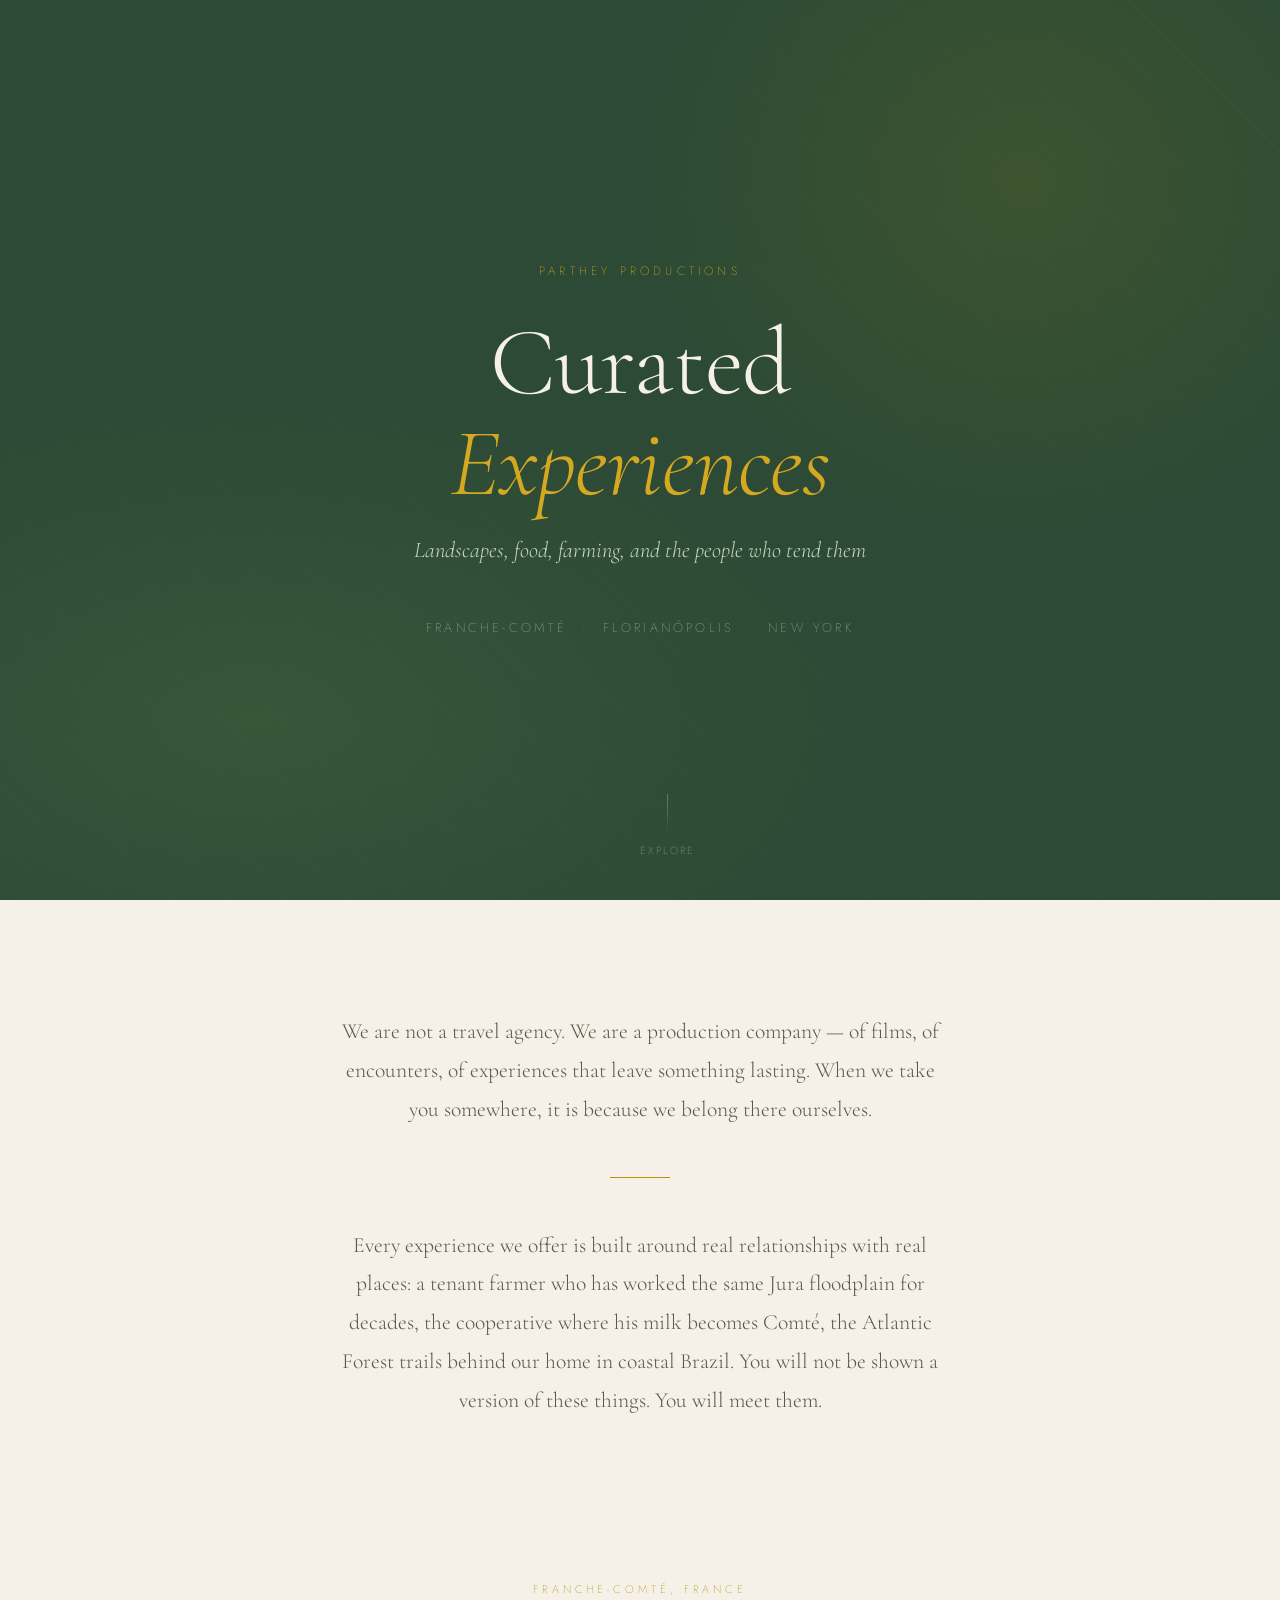
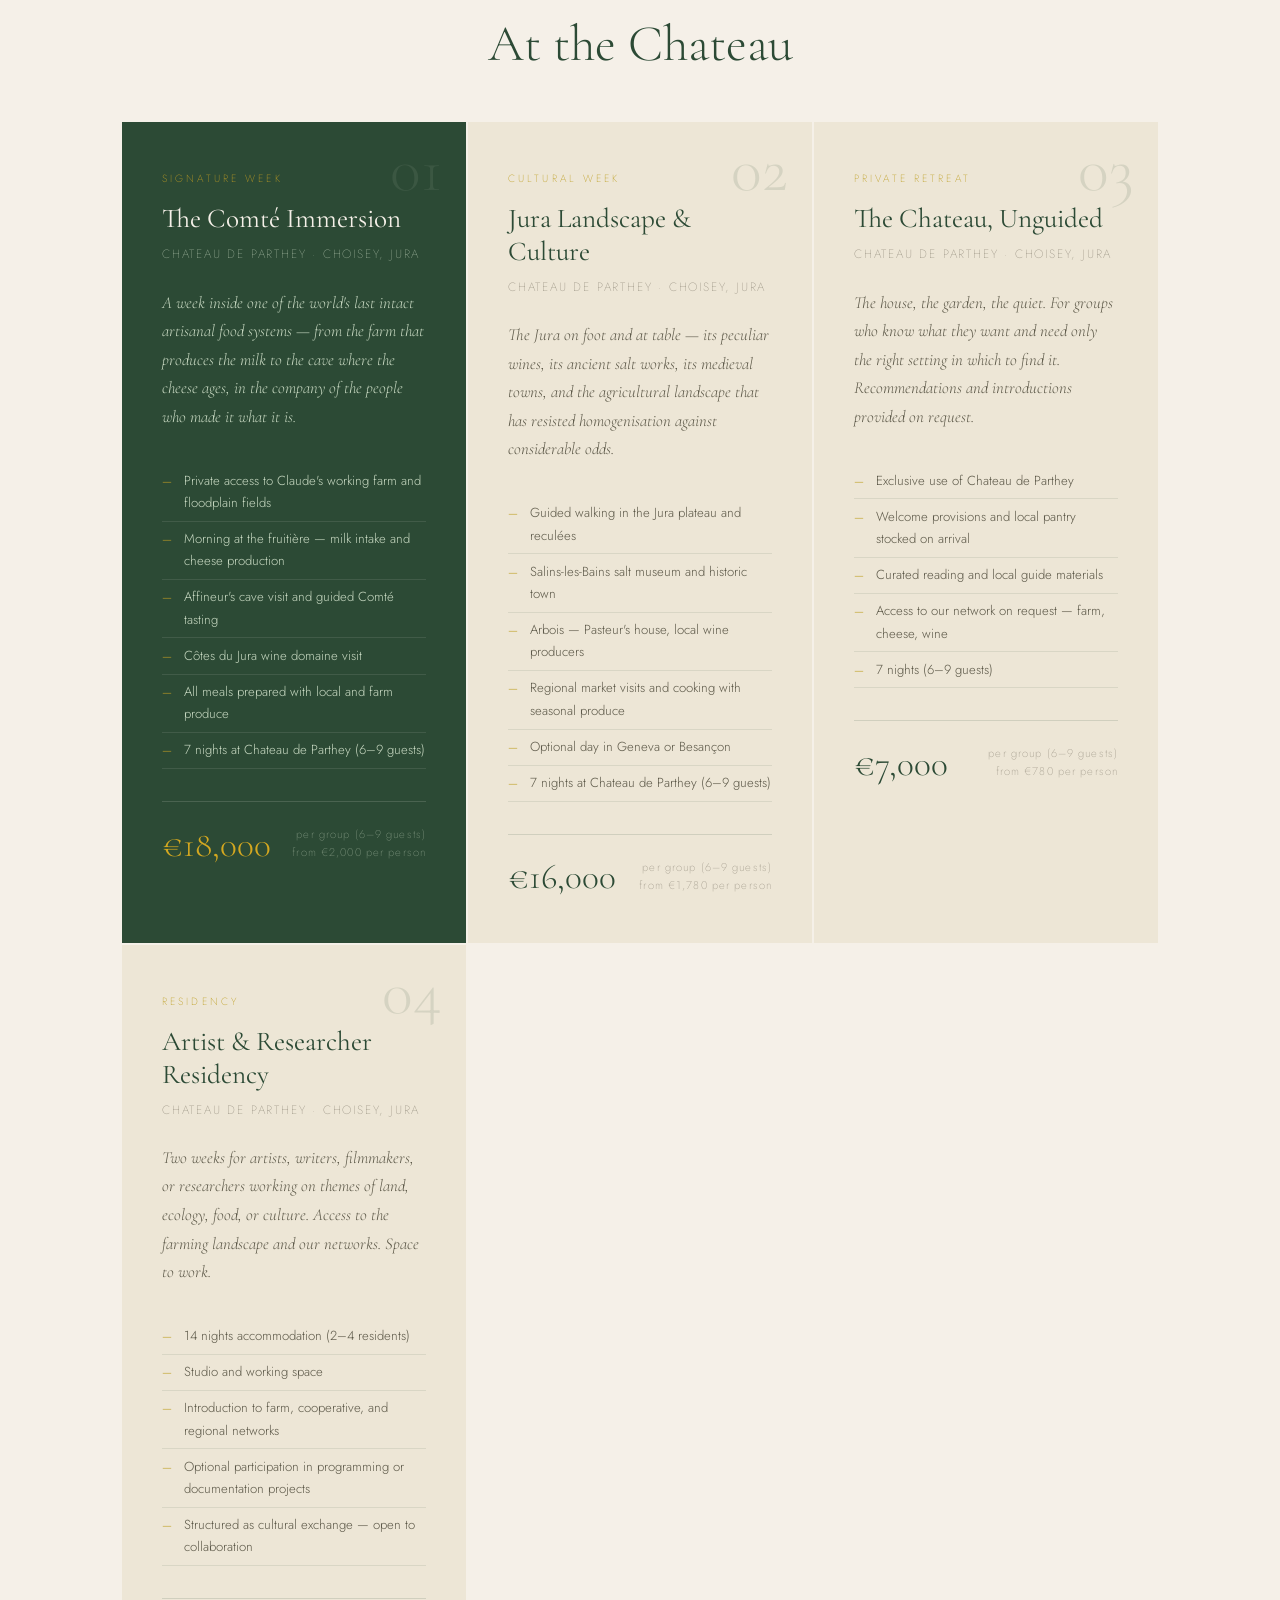
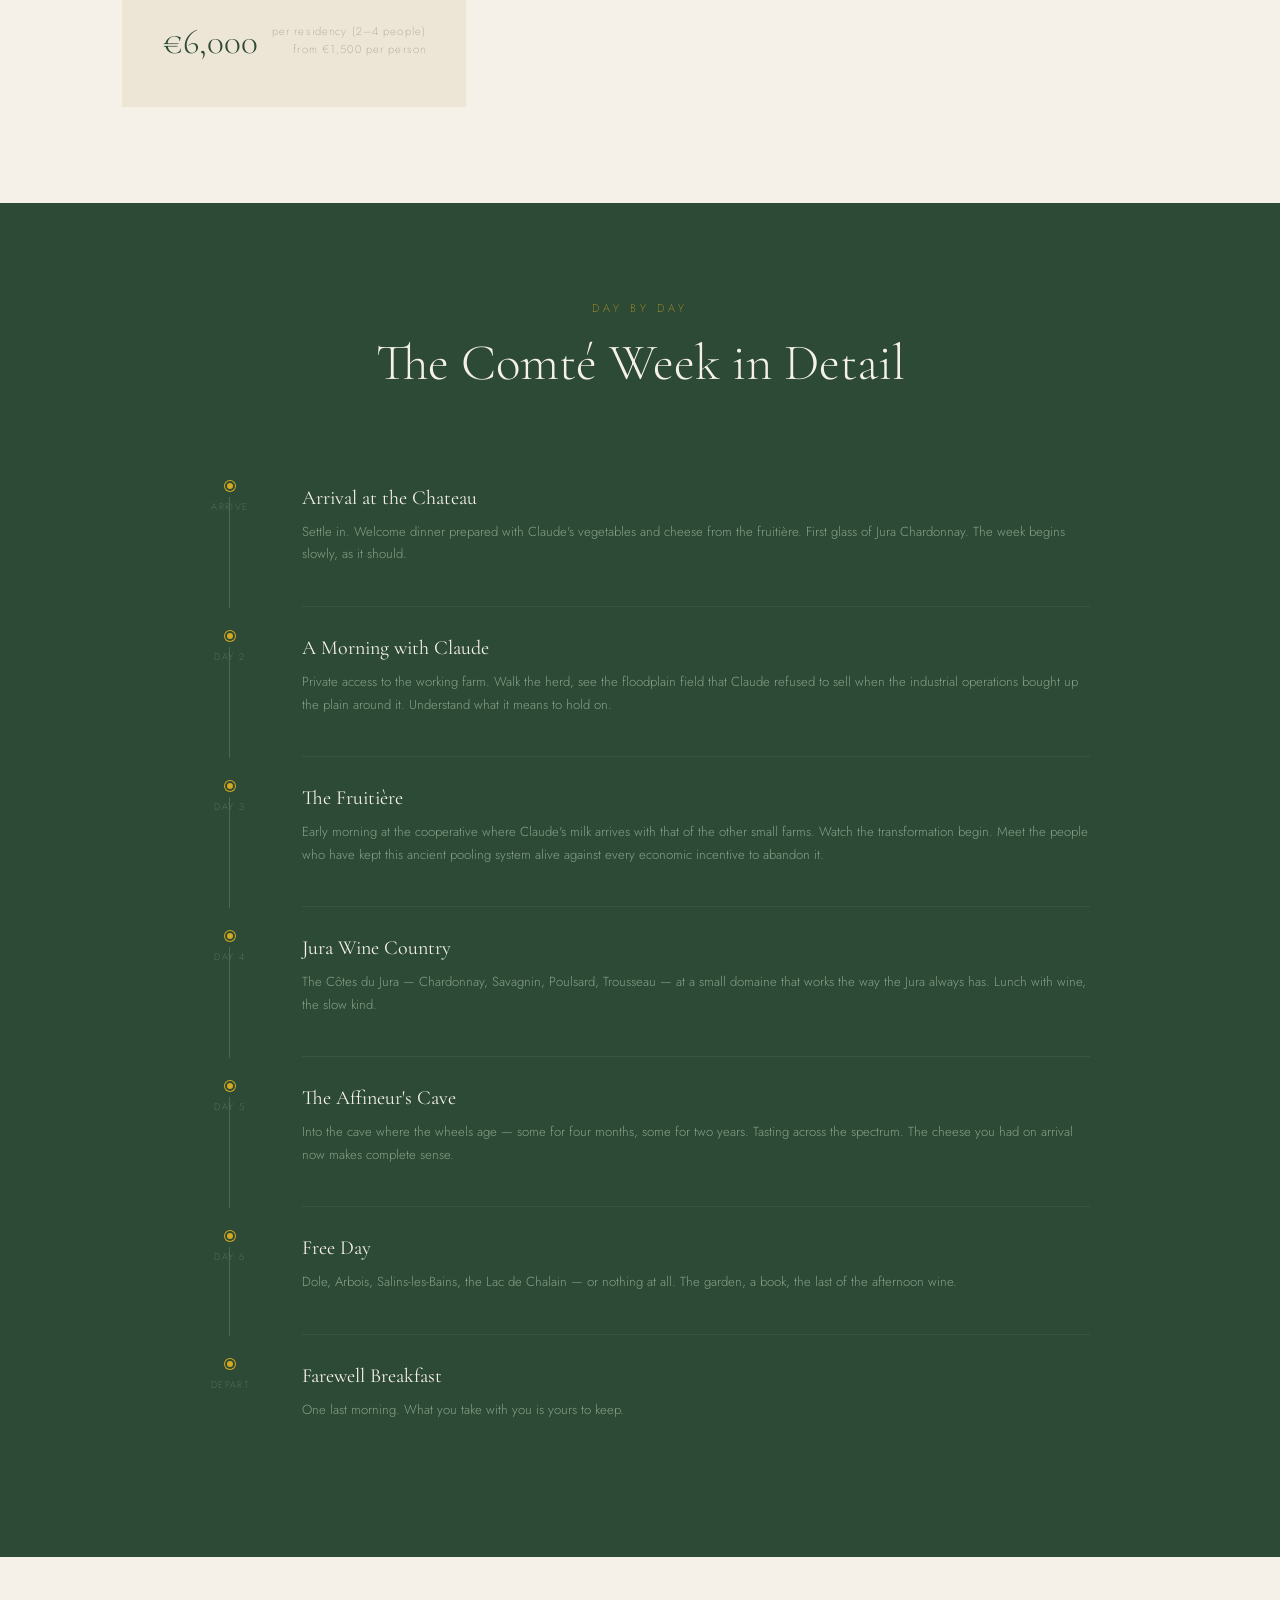
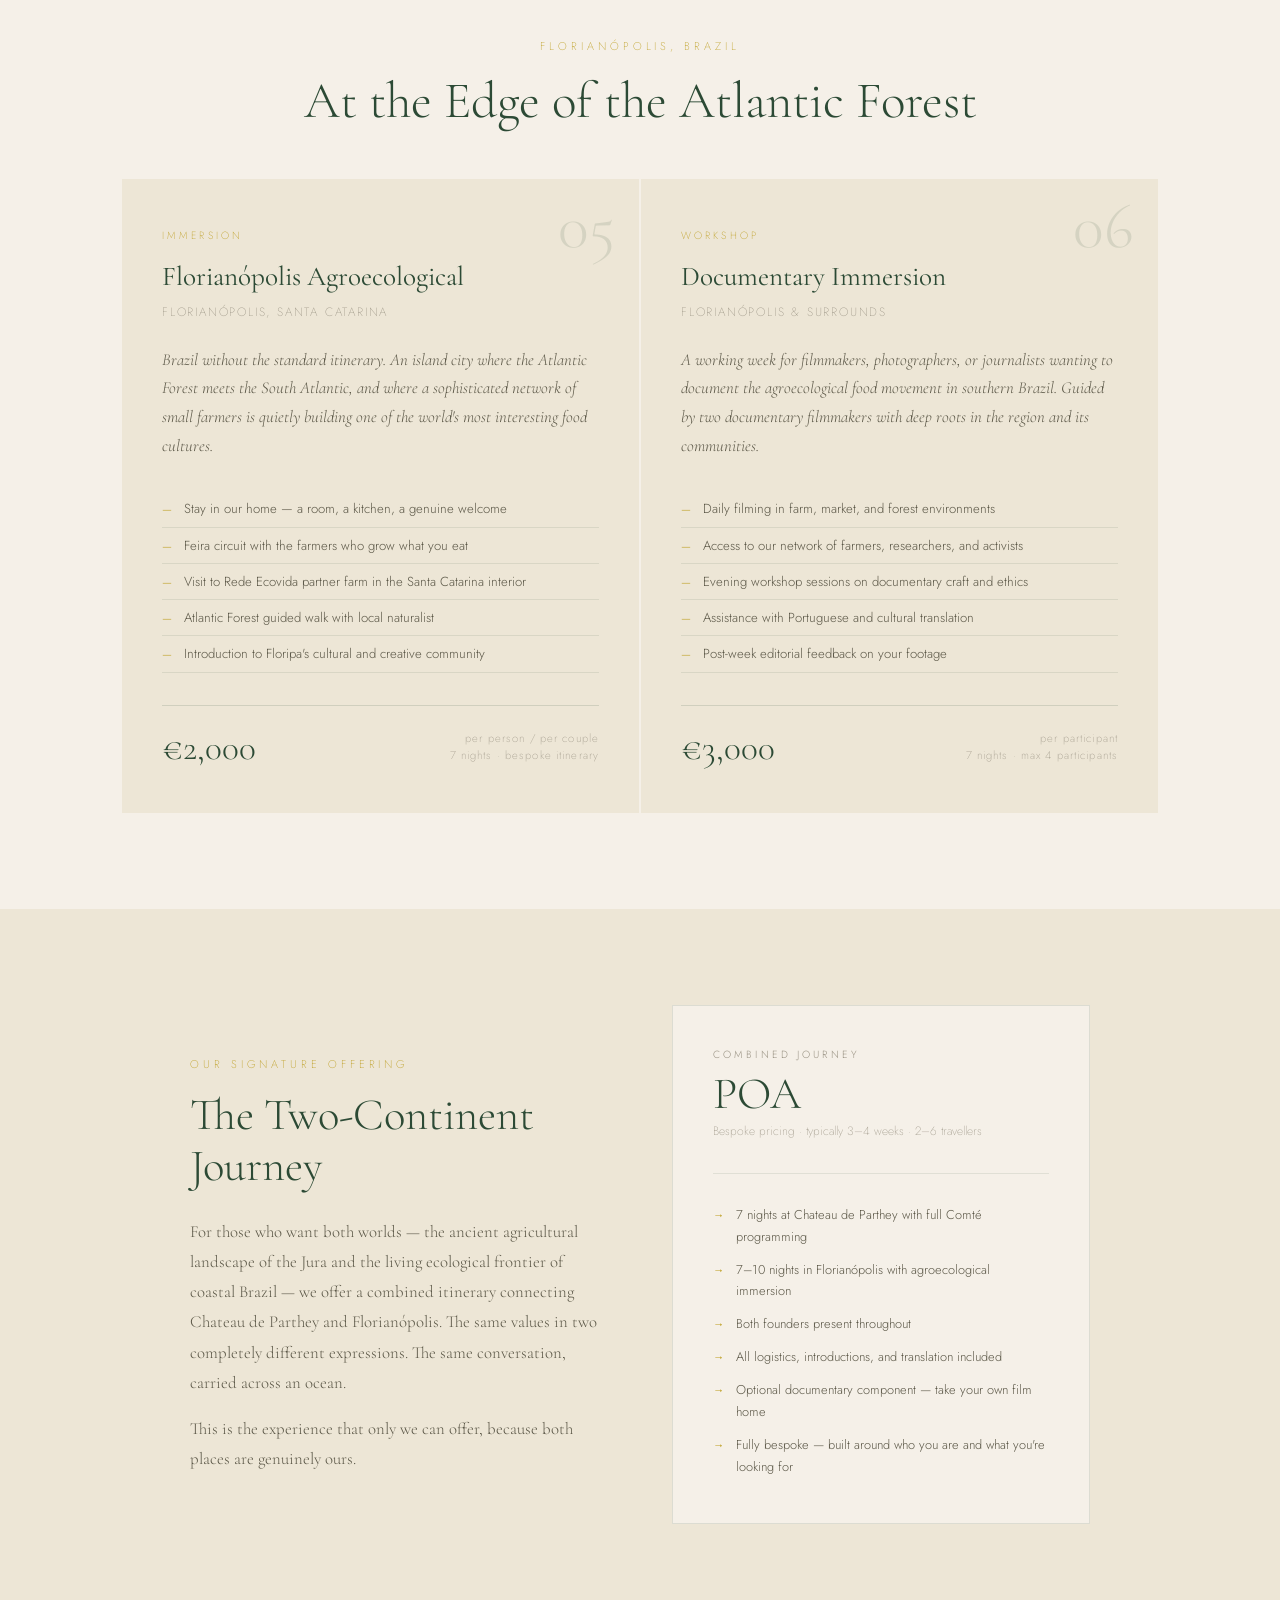
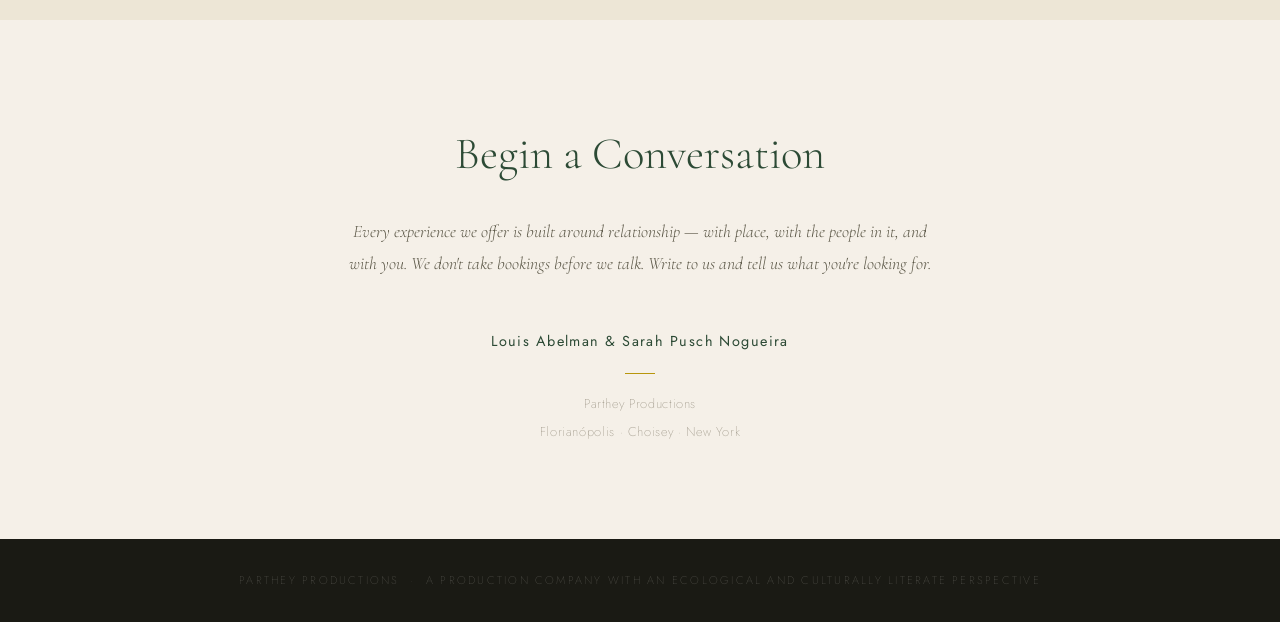
==== index.html @ 2a299651 "Rename parthey_experiences.html to index.html" ====
<!DOCTYPE html>
<html lang="en">
<head>
<meta charset="UTF-8">
<meta name="viewport" content="width=device-width, initial-scale=1.0">
<title>Parthey Productions — Curated Experiences</title>
<link href="https://fonts.googleapis.com/css2?family=Cormorant+Garamond:ital,wght@0,300;0,400;0,600;1,300;1,400&family=Jost:wght@200;300;400&display=swap" rel="stylesheet">
<style>
  *, *::before, *::after { box-sizing: border-box; margin: 0; padding: 0; }

  :root {
    --cream: #F5F0E8;
    --parchment: #EDE6D6;
    --forest: #2C4A35;
    --moss: #4A6741;
    --sage: #7A9B6E;
    --light-sage: #C8D9C2;
    --gold: #B8960C;
    --warm-gold: #D4A820;
    --ink: #1A1A14;
    --mid: #5C5848;
    --light: #9B9485;
  }

  html { scroll-behavior: smooth; }

  body {
    font-family: 'Jost', sans-serif;
    background-color: var(--cream);
    color: var(--ink);
    font-weight: 300;
    line-height: 1.7;
  }

  /* HERO */
  .hero {
    min-height: 100vh;
    background-color: var(--forest);
    display: flex;
    flex-direction: column;
    align-items: center;
    justify-content: center;
    padding: 4rem 2rem;
    position: relative;
    overflow: hidden;
  }

  .hero::before {
    content: '';
    position: absolute;
    inset: 0;
    background: 
      radial-gradient(ellipse 80% 60% at 20% 80%, rgba(74,103,65,0.4) 0%, transparent 60%),
      radial-gradient(ellipse 60% 80% at 80% 20%, rgba(184,150,12,0.12) 0%, transparent 50%);
  }

  .hero-ornament {
    position: absolute;
    top: 0; left: 0; right: 0; bottom: 0;
    opacity: 0.04;
    background-image: repeating-linear-gradient(
      45deg,
      transparent,
      transparent 40px,
      rgba(255,255,255,0.5) 40px,
      rgba(255,255,255,0.5) 41px
    );
  }

  .hero-content {
    position: relative;
    text-align: center;
    max-width: 700px;
  }

  .hero-eyebrow {
    font-family: 'Jost', sans-serif;
    font-weight: 200;
    font-size: 0.75rem;
    letter-spacing: 0.35em;
    text-transform: uppercase;
    color: var(--warm-gold);
    margin-bottom: 2rem;
    opacity: 0;
    animation: fadeUp 1s ease 0.3s forwards;
  }

  .hero-title {
    font-family: 'Cormorant Garamond', serif;
    font-weight: 300;
    font-size: clamp(3rem, 8vw, 6rem);
    color: var(--cream);
    line-height: 1.05;
    letter-spacing: -0.01em;
    margin-bottom: 1rem;
    opacity: 0;
    animation: fadeUp 1s ease 0.5s forwards;
  }

  .hero-title em {
    font-style: italic;
    color: var(--warm-gold);
  }

  .hero-subtitle {
    font-family: 'Cormorant Garamond', serif;
    font-weight: 300;
    font-style: italic;
    font-size: clamp(1rem, 2.5vw, 1.4rem);
    color: var(--light-sage);
    margin-bottom: 3rem;
    opacity: 0;
    animation: fadeUp 1s ease 0.7s forwards;
  }

  .hero-locations {
    font-family: 'Jost', sans-serif;
    font-weight: 200;
    font-size: 0.8rem;
    letter-spacing: 0.25em;
    text-transform: uppercase;
    color: rgba(245,240,232,0.5);
    opacity: 0;
    animation: fadeUp 1s ease 0.9s forwards;
  }

  .hero-scroll {
    position: absolute;
    bottom: 2.5rem;
    left: 50%;
    transform: translateX(-50%);
    display: flex;
    flex-direction: column;
    align-items: center;
    gap: 0.5rem;
    color: rgba(245,240,232,0.3);
    font-size: 0.65rem;
    letter-spacing: 0.2em;
    text-transform: uppercase;
    opacity: 0;
    animation: fadeUp 1s ease 1.4s forwards;
  }

  .scroll-line {
    width: 1px;
    height: 40px;
    background: linear-gradient(to bottom, rgba(245,240,232,0.3), transparent);
    animation: scrollLine 2s ease-in-out infinite;
  }

  @keyframes scrollLine {
    0%, 100% { opacity: 0.3; transform: scaleY(1); }
    50% { opacity: 0.8; transform: scaleY(1.2); }
  }

  /* INTRO */
  .intro {
    max-width: 680px;
    margin: 0 auto;
    padding: 7rem 2rem 5rem;
    text-align: center;
  }

  .intro p {
    font-family: 'Cormorant Garamond', serif;
    font-size: clamp(1.1rem, 2vw, 1.35rem);
    font-weight: 300;
    color: var(--mid);
    line-height: 1.8;
  }

  .intro p + p { margin-top: 1.5rem; }

  .intro-rule {
    width: 60px;
    height: 1px;
    background: var(--gold);
    margin: 3rem auto;
  }

  /* SECTION HEADERS */
  .section-header {
    text-align: center;
    padding: 5rem 2rem 3rem;
  }

  .section-label {
    font-family: 'Jost', sans-serif;
    font-weight: 200;
    font-size: 0.7rem;
    letter-spacing: 0.35em;
    text-transform: uppercase;
    color: var(--gold);
    display: block;
    margin-bottom: 1rem;
  }

  .section-title {
    font-family: 'Cormorant Garamond', serif;
    font-weight: 300;
    font-size: clamp(2rem, 5vw, 3.2rem);
    color: var(--forest);
    line-height: 1.15;
  }

  /* EXPERIENCE CARDS */
  .experiences {
    max-width: 1100px;
    margin: 0 auto;
    padding: 0 2rem 6rem;
    display: grid;
    grid-template-columns: repeat(auto-fit, minmax(320px, 1fr));
    gap: 2px;
  }

  .card {
    background: var(--parchment);
    padding: 3rem 2.5rem;
    position: relative;
    overflow: hidden;
    transition: transform 0.4s ease;
    cursor: default;
  }

  .card::before {
    content: '';
    position: absolute;
    top: 0; left: 0; right: 0;
    height: 3px;
    background: linear-gradient(90deg, var(--forest), var(--gold));
    transform: scaleX(0);
    transform-origin: left;
    transition: transform 0.4s ease;
  }

  .card:hover { transform: translateY(-4px); }
  .card:hover::before { transform: scaleX(1); }

  .card.featured {
    background: var(--forest);
    grid-column: span 1;
  }

  .card-number {
    font-family: 'Cormorant Garamond', serif;
    font-size: 4rem;
    font-weight: 300;
    color: rgba(44,74,53,0.12);
    position: absolute;
    top: 1rem;
    right: 1.5rem;
    line-height: 1;
  }

  .card.featured .card-number { color: rgba(245,240,232,0.08); }

  .card-tag {
    font-family: 'Jost', sans-serif;
    font-weight: 200;
    font-size: 0.65rem;
    letter-spacing: 0.3em;
    text-transform: uppercase;
    color: var(--gold);
    display: block;
    margin-bottom: 1rem;
  }

  .card.featured .card-tag { color: var(--warm-gold); }

  .card-title {
    font-family: 'Cormorant Garamond', serif;
    font-size: 1.7rem;
    font-weight: 400;
    color: var(--forest);
    line-height: 1.2;
    margin-bottom: 0.5rem;
  }

  .card.featured .card-title { color: var(--cream); }

  .card-location {
    font-family: 'Jost', sans-serif;
    font-weight: 200;
    font-size: 0.75rem;
    letter-spacing: 0.15em;
    color: var(--light);
    margin-bottom: 1.5rem;
    text-transform: uppercase;
  }

  .card.featured .card-location { color: var(--light-sage); opacity: 0.7; }

  .card-desc {
    font-family: 'Cormorant Garamond', serif;
    font-size: 1.05rem;
    font-weight: 300;
    font-style: italic;
    color: var(--mid);
    line-height: 1.7;
    margin-bottom: 2rem;
  }

  .card.featured .card-desc { color: var(--light-sage); }

  .card-includes {
    list-style: none;
    margin-bottom: 2rem;
  }

  .card-includes li {
    font-family: 'Jost', sans-serif;
    font-size: 0.82rem;
    font-weight: 300;
    color: var(--mid);
    padding: 0.4rem 0;
    border-bottom: 1px solid rgba(44,74,53,0.1);
    display: flex;
    align-items: baseline;
    gap: 0.75rem;
  }

  .card.featured .card-includes li {
    color: var(--light-sage);
    border-bottom-color: rgba(245,240,232,0.1);
  }

  .card-includes li::before {
    content: '—';
    color: var(--gold);
    font-size: 0.7rem;
    flex-shrink: 0;
  }

  .card.featured .card-includes li::before { color: var(--warm-gold); }

  .card-pricing {
    display: flex;
    align-items: flex-end;
    justify-content: space-between;
    padding-top: 1.5rem;
    border-top: 1px solid rgba(44,74,53,0.15);
  }

  .card.featured .card-pricing { border-top-color: rgba(245,240,232,0.15); }

  .price-main {
    font-family: 'Cormorant Garamond', serif;
    font-size: 2.2rem;
    font-weight: 300;
    color: var(--forest);
    line-height: 1;
  }

  .card.featured .price-main { color: var(--warm-gold); }

  .price-detail {
    font-family: 'Jost', sans-serif;
    font-size: 0.7rem;
    font-weight: 200;
    color: var(--light);
    letter-spacing: 0.1em;
    text-align: right;
    line-height: 1.6;
  }

  .card.featured .price-detail { color: rgba(200,217,194,0.6); }

  /* ITINERARY SECTION */
  .itinerary-section {
    background: var(--forest);
    padding: 6rem 2rem;
  }

  .itinerary-inner {
    max-width: 900px;
    margin: 0 auto;
  }

  .itinerary-header {
    text-align: center;
    margin-bottom: 4rem;
  }

  .itinerary-header .section-label { color: var(--warm-gold); }

  .itinerary-header .section-title { color: var(--cream); }

  .itinerary-days {
    display: flex;
    flex-direction: column;
    gap: 0;
  }

  .day {
    display: grid;
    grid-template-columns: 80px 1fr;
    gap: 0 2rem;
    position: relative;
  }

  .day::after {
    content: '';
    position: absolute;
    left: 39px;
    top: 2.5rem;
    bottom: -1px;
    width: 1px;
    background: rgba(200,217,194,0.2);
  }

  .day:last-child::after { display: none; }

  .day-marker {
    display: flex;
    flex-direction: column;
    align-items: center;
    padding-top: 1.5rem;
  }

  .day-dot {
    width: 10px;
    height: 10px;
    border-radius: 50%;
    background: var(--warm-gold);
    border: 2px solid var(--forest);
    box-shadow: 0 0 0 1px var(--warm-gold);
    position: relative;
    z-index: 1;
    flex-shrink: 0;
  }

  .day-label {
    font-family: 'Jost', sans-serif;
    font-size: 0.6rem;
    font-weight: 200;
    letter-spacing: 0.15em;
    text-transform: uppercase;
    color: rgba(200,217,194,0.4);
    margin-top: 0.5rem;
    text-align: center;
  }

  .day-content {
    padding: 1.5rem 0 2.5rem;
    border-bottom: 1px solid rgba(200,217,194,0.08);
  }

  .day:last-child .day-content { border-bottom: none; }

  .day-title {
    font-family: 'Cormorant Garamond', serif;
    font-size: 1.25rem;
    font-weight: 400;
    color: var(--cream);
    margin-bottom: 0.4rem;
  }

  .day-desc {
    font-family: 'Jost', sans-serif;
    font-size: 0.82rem;
    font-weight: 300;
    color: rgba(200,217,194,0.6);
    line-height: 1.7;
  }

  /* BRIDGE EXPERIENCE */
  .bridge-section {
    background: var(--parchment);
    padding: 6rem 2rem;
  }

  .bridge-inner {
    max-width: 900px;
    margin: 0 auto;
    display: grid;
    grid-template-columns: 1fr 1fr;
    gap: 4rem;
    align-items: center;
  }

  @media (max-width: 680px) {
    .bridge-inner { grid-template-columns: 1fr; gap: 2rem; }
  }

  .bridge-text .section-label { text-align: left; }
  .bridge-text .section-title { text-align: left; font-size: clamp(1.8rem, 4vw, 2.8rem); }

  .bridge-body {
    font-family: 'Cormorant Garamond', serif;
    font-size: 1.05rem;
    font-weight: 300;
    color: var(--mid);
    line-height: 1.8;
    margin-top: 1.5rem;
  }

  .bridge-card {
    background: var(--cream);
    border: 1px solid rgba(44,74,53,0.12);
    padding: 2.5rem;
  }

  .bridge-price-block {
    margin-bottom: 2rem;
  }

  .bridge-price-label {
    font-family: 'Jost', sans-serif;
    font-size: 0.65rem;
    letter-spacing: 0.3em;
    text-transform: uppercase;
    color: var(--light);
    display: block;
    margin-bottom: 0.5rem;
  }

  .bridge-price {
    font-family: 'Cormorant Garamond', serif;
    font-size: 2.8rem;
    font-weight: 300;
    color: var(--forest);
    line-height: 1;
  }

  .bridge-price-sub {
    font-family: 'Jost', sans-serif;
    font-size: 0.75rem;
    font-weight: 200;
    color: var(--light);
    margin-top: 0.25rem;
  }

  .bridge-includes {
    list-style: none;
    margin-top: 1.5rem;
    padding-top: 1.5rem;
    border-top: 1px solid rgba(44,74,53,0.1);
  }

  .bridge-includes li {
    font-family: 'Jost', sans-serif;
    font-size: 0.8rem;
    font-weight: 300;
    color: var(--mid);
    padding: 0.35rem 0;
    display: flex;
    gap: 0.75rem;
    align-items: baseline;
  }

  .bridge-includes li::before {
    content: '→';
    color: var(--gold);
    font-size: 0.7rem;
    flex-shrink: 0;
  }

  /* CLOSING */
  .closing {
    background: var(--cream);
    padding: 6rem 2rem;
    text-align: center;
  }

  .closing-inner { max-width: 600px; margin: 0 auto; }

  .closing-title {
    font-family: 'Cormorant Garamond', serif;
    font-size: clamp(1.8rem, 4vw, 2.8rem);
    font-weight: 300;
    color: var(--forest);
    margin-bottom: 1.5rem;
  }

  .closing-body {
    font-family: 'Cormorant Garamond', serif;
    font-size: 1.1rem;
    font-weight: 300;
    font-style: italic;
    color: var(--mid);
    line-height: 1.8;
    margin-bottom: 3rem;
  }

  .contact-block {
    display: inline-flex;
    flex-direction: column;
    align-items: center;
    gap: 0.4rem;
  }

  .contact-name {
    font-family: 'Jost', sans-serif;
    font-weight: 400;
    font-size: 0.9rem;
    color: var(--forest);
    letter-spacing: 0.1em;
  }

  .contact-detail {
    font-family: 'Jost', sans-serif;
    font-weight: 200;
    font-size: 0.8rem;
    color: var(--light);
    letter-spacing: 0.05em;
  }

  .contact-rule {
    width: 30px;
    height: 1px;
    background: var(--gold);
    margin: 0.8rem auto;
  }

  /* FOOTER */
  footer {
    background: var(--ink);
    padding: 2rem;
    text-align: center;
  }

  footer p {
    font-family: 'Jost', sans-serif;
    font-weight: 200;
    font-size: 0.7rem;
    letter-spacing: 0.2em;
    text-transform: uppercase;
    color: rgba(245,240,232,0.25);
  }

  /* ANIMATIONS */
  @keyframes fadeUp {
    from { opacity: 0; transform: translateY(20px); }
    to { opacity: 1; transform: translateY(0); }
  }

  .reveal {
    opacity: 0;
    transform: translateY(24px);
    transition: opacity 0.7s ease, transform 0.7s ease;
  }

  .reveal.visible {
    opacity: 1;
    transform: translateY(0);
  }
</style>
</head>
<body>

<section class="hero">
  <div class="hero-ornament"></div>
  <div class="hero-content">
    <p class="hero-eyebrow">Parthey Productions</p>
    <h1 class="hero-title">Curated<br><em>Experiences</em></h1>
    <p class="hero-subtitle">Landscapes, food, farming, and the people who tend them</p>
    <p class="hero-locations">Franche-Comté &nbsp;·&nbsp; Florianópolis &nbsp;·&nbsp; New York</p>
  </div>
  <div class="hero-scroll">
    <div class="scroll-line"></div>
    <span>Explore</span>
  </div>
</section>

<section class="intro">
  <p>We are not a travel agency. We are a production company — of films, of encounters, of experiences that leave something lasting. When we take you somewhere, it is because we belong there ourselves.</p>
  <div class="intro-rule"></div>
  <p>Every experience we offer is built around real relationships with real places: a tenant farmer who has worked the same Jura floodplain for decades, the cooperative where his milk becomes Comté, the Atlantic Forest trails behind our home in coastal Brazil. You will not be shown a version of these things. You will meet them.</p>
</section>

<!-- FRANCE EXPERIENCES -->
<div class="section-header reveal">
  <span class="section-label">Franche-Comté, France</span>
  <h2 class="section-title">At the Chateau</h2>
</div>

<div class="experiences">

  <div class="card featured reveal">
    <span class="card-number">01</span>
    <span class="card-tag">Signature Week</span>
    <h3 class="card-title">The Comté Immersion</h3>
    <p class="card-location">Chateau de Parthey · Choisey, Jura</p>
    <p class="card-desc">A week inside one of the world's last intact artisanal food systems — from the farm that produces the milk to the cave where the cheese ages, in the company of the people who made it what it is.</p>
    <ul class="card-includes">
      <li>Private access to Claude's working farm and floodplain fields</li>
      <li>Morning at the fruitière — milk intake and cheese production</li>
      <li>Affineur's cave visit and guided Comté tasting</li>
      <li>Côtes du Jura wine domaine visit</li>
      <li>All meals prepared with local and farm produce</li>
      <li>7 nights at Chateau de Parthey (6–9 guests)</li>
    </ul>
    <div class="card-pricing">
      <div class="price-main">€18,000</div>
      <div class="price-detail">per group (6–9 guests)<br>from €2,000 per person</div>
    </div>
  </div>

  <div class="card reveal">
    <span class="card-number">02</span>
    <span class="card-tag">Cultural Week</span>
    <h3 class="card-title">Jura Landscape & Culture</h3>
    <p class="card-location">Chateau de Parthey · Choisey, Jura</p>
    <p class="card-desc">The Jura on foot and at table — its peculiar wines, its ancient salt works, its medieval towns, and the agricultural landscape that has resisted homogenisation against considerable odds.</p>
    <ul class="card-includes">
      <li>Guided walking in the Jura plateau and reculées</li>
      <li>Salins-les-Bains salt museum and historic town</li>
      <li>Arbois — Pasteur's house, local wine producers</li>
      <li>Regional market visits and cooking with seasonal produce</li>
      <li>Optional day in Geneva or Besançon</li>
      <li>7 nights at Chateau de Parthey (6–9 guests)</li>
    </ul>
    <div class="card-pricing">
      <div class="price-main">€16,000</div>
      <div class="price-detail">per group (6–9 guests)<br>from €1,780 per person</div>
    </div>
  </div>

  <div class="card reveal">
    <span class="card-number">03</span>
    <span class="card-tag">Private Retreat</span>
    <h3 class="card-title">The Chateau, Unguided</h3>
    <p class="card-location">Chateau de Parthey · Choisey, Jura</p>
    <p class="card-desc">The house, the garden, the quiet. For groups who know what they want and need only the right setting in which to find it. Recommendations and introductions provided on request.</p>
    <ul class="card-includes">
      <li>Exclusive use of Chateau de Parthey</li>
      <li>Welcome provisions and local pantry stocked on arrival</li>
      <li>Curated reading and local guide materials</li>
      <li>Access to our network on request — farm, cheese, wine</li>
      <li>7 nights (6–9 guests)</li>
    </ul>
    <div class="card-pricing">
      <div class="price-main">€7,000</div>
      <div class="price-detail">per group (6–9 guests)<br>from €780 per person</div>
    </div>
  </div>

  <div class="card reveal">
    <span class="card-number">04</span>
    <span class="card-tag">Residency</span>
    <h3 class="card-title">Artist & Researcher Residency</h3>
    <p class="card-location">Chateau de Parthey · Choisey, Jura</p>
    <p class="card-desc">Two weeks for artists, writers, filmmakers, or researchers working on themes of land, ecology, food, or culture. Access to the farming landscape and our networks. Space to work.</p>
    <ul class="card-includes">
      <li>14 nights accommodation (2–4 residents)</li>
      <li>Studio and working space</li>
      <li>Introduction to farm, cooperative, and regional networks</li>
      <li>Optional participation in programming or documentation projects</li>
      <li>Structured as cultural exchange — open to collaboration</li>
    </ul>
    <div class="card-pricing">
      <div class="price-main">€6,000</div>
      <div class="price-detail">per residency (2–4 people)<br>from €1,500 per person</div>
    </div>
  </div>

</div>

<!-- COMTÉ ITINERARY -->
<section class="itinerary-section">
  <div class="itinerary-inner">
    <div class="itinerary-header reveal">
      <span class="section-label">Day by Day</span>
      <h2 class="section-title" style="color: var(--cream);">The Comté Week in Detail</h2>
    </div>
    <div class="itinerary-days">
      <div class="day reveal">
        <div class="day-marker"><div class="day-dot"></div><span class="day-label">Arrive</span></div>
        <div class="day-content">
          <h3 class="day-title">Arrival at the Chateau</h3>
          <p class="day-desc">Settle in. Welcome dinner prepared with Claude's vegetables and cheese from the fruitière. First glass of Jura Chardonnay. The week begins slowly, as it should.</p>
        </div>
      </div>
      <div class="day reveal">
        <div class="day-marker"><div class="day-dot"></div><span class="day-label">Day 2</span></div>
        <div class="day-content">
          <h3 class="day-title">A Morning with Claude</h3>
          <p class="day-desc">Private access to the working farm. Walk the herd, see the floodplain field that Claude refused to sell when the industrial operations bought up the plain around it. Understand what it means to hold on.</p>
        </div>
      </div>
      <div class="day reveal">
        <div class="day-marker"><div class="day-dot"></div><span class="day-label">Day 3</span></div>
        <div class="day-content">
          <h3 class="day-title">The Fruitière</h3>
          <p class="day-desc">Early morning at the cooperative where Claude's milk arrives with that of the other small farms. Watch the transformation begin. Meet the people who have kept this ancient pooling system alive against every economic incentive to abandon it.</p>
        </div>
      </div>
      <div class="day reveal">
        <div class="day-marker"><div class="day-dot"></div><span class="day-label">Day 4</span></div>
        <div class="day-content">
          <h3 class="day-title">Jura Wine Country</h3>
          <p class="day-desc">The Côtes du Jura — Chardonnay, Savagnin, Poulsard, Trousseau — at a small domaine that works the way the Jura always has. Lunch with wine, the slow kind.</p>
        </div>
      </div>
      <div class="day reveal">
        <div class="day-marker"><div class="day-dot"></div><span class="day-label">Day 5</span></div>
        <div class="day-content">
          <h3 class="day-title">The Affineur's Cave</h3>
          <p class="day-desc">Into the cave where the wheels age — some for four months, some for two years. Tasting across the spectrum. The cheese you had on arrival now makes complete sense.</p>
        </div>
      </div>
      <div class="day reveal">
        <div class="day-marker"><div class="day-dot"></div><span class="day-label">Day 6</span></div>
        <div class="day-content">
          <h3 class="day-title">Free Day</h3>
          <p class="day-desc">Dole, Arbois, Salins-les-Bains, the Lac de Chalain — or nothing at all. The garden, a book, the last of the afternoon wine.</p>
        </div>
      </div>
      <div class="day reveal">
        <div class="day-marker"><div class="day-dot"></div><span class="day-label">Depart</span></div>
        <div class="day-content">
          <h3 class="day-title">Farewell Breakfast</h3>
          <p class="day-desc">One last morning. What you take with you is yours to keep.</p>
        </div>
      </div>
    </div>
  </div>
</section>

<!-- BRAZIL -->
<div class="section-header reveal">
  <span class="section-label">Florianópolis, Brazil</span>
  <h2 class="section-title">At the Edge of the Atlantic Forest</h2>
</div>

<div class="experiences">
  <div class="card reveal">
    <span class="card-number">05</span>
    <span class="card-tag">Immersion</span>
    <h3 class="card-title">Florianópolis Agroecological</h3>
    <p class="card-location">Florianópolis, Santa Catarina</p>
    <p class="card-desc">Brazil without the standard itinerary. An island city where the Atlantic Forest meets the South Atlantic, and where a sophisticated network of small farmers is quietly building one of the world's most interesting food cultures.</p>
    <ul class="card-includes">
      <li>Stay in our home — a room, a kitchen, a genuine welcome</li>
      <li>Feira circuit with the farmers who grow what you eat</li>
      <li>Visit to Rede Ecovida partner farm in the Santa Catarina interior</li>
      <li>Atlantic Forest guided walk with local naturalist</li>
      <li>Introduction to Floripa's cultural and creative community</li>
    </ul>
    <div class="card-pricing">
      <div class="price-main">€2,000</div>
      <div class="price-detail">per person / per couple<br>7 nights · bespoke itinerary</div>
    </div>
  </div>

  <div class="card reveal">
    <span class="card-number">06</span>
    <span class="card-tag">Workshop</span>
    <h3 class="card-title">Documentary Immersion</h3>
    <p class="card-location">Florianópolis & surrounds</p>
    <p class="card-desc">A working week for filmmakers, photographers, or journalists wanting to document the agroecological food movement in southern Brazil. Guided by two documentary filmmakers with deep roots in the region and its communities.</p>
    <ul class="card-includes">
      <li>Daily filming in farm, market, and forest environments</li>
      <li>Access to our network of farmers, researchers, and activists</li>
      <li>Evening workshop sessions on documentary craft and ethics</li>
      <li>Assistance with Portuguese and cultural translation</li>
      <li>Post-week editorial feedback on your footage</li>
    </ul>
    <div class="card-pricing">
      <div class="price-main">€3,000</div>
      <div class="price-detail">per participant<br>7 nights · max 4 participants</div>
    </div>
  </div>
</div>

<!-- BRIDGE EXPERIENCE -->
<section class="bridge-section">
  <div class="bridge-inner">
    <div class="bridge-text reveal">
      <span class="section-label">Our Signature Offering</span>
      <h2 class="section-title">The Two-Continent Journey</h2>
      <p class="bridge-body">For those who want both worlds — the ancient agricultural landscape of the Jura and the living ecological frontier of coastal Brazil — we offer a combined itinerary connecting Chateau de Parthey and Florianópolis. The same values in two completely different expressions. The same conversation, carried across an ocean.</p>
      <p class="bridge-body" style="margin-top:1rem;">This is the experience that only we can offer, because both places are genuinely ours.</p>
    </div>
    <div class="bridge-card reveal">
      <div class="bridge-price-block">
        <span class="bridge-price-label">Combined Journey</span>
        <div class="bridge-price">POA</div>
        <p class="bridge-price-sub">Bespoke pricing · typically 3–4 weeks · 2–6 travellers</p>
      </div>
      <ul class="bridge-includes">
        <li>7 nights at Chateau de Parthey with full Comté programming</li>
        <li>7–10 nights in Florianópolis with agroecological immersion</li>
        <li>Both founders present throughout</li>
        <li>All logistics, introductions, and translation included</li>
        <li>Optional documentary component — take your own film home</li>
        <li>Fully bespoke — built around who you are and what you're looking for</li>
      </ul>
    </div>
  </div>
</section>

<!-- CLOSING -->
<section class="closing">
  <div class="closing-inner reveal">
    <h2 class="closing-title">Begin a Conversation</h2>
    <p class="closing-body">Every experience we offer is built around relationship — with place, with the people in it, and with you. We don't take bookings before we talk. Write to us and tell us what you're looking for.</p>
    <div class="contact-block">
      <span class="contact-name">Louis Abelman & Sarah Pusch Nogueira</span>
      <div class="contact-rule"></div>
      <span class="contact-detail">Parthey Productions</span>
      <span class="contact-detail">Florianópolis · Choisey · New York</span>
    </div>
  </div>
</section>

<footer>
  <p>Parthey Productions &nbsp;·&nbsp; A production company with an ecological and culturally literate perspective</p>
</footer>

<script>
  const reveals = document.querySelectorAll('.reveal');
  const observer = new IntersectionObserver((entries) => {
    entries.forEach((entry, i) => {
      if (entry.isIntersecting) {
        setTimeout(() => entry.target.classList.add('visible'), i * 80);
        observer.unobserve(entry.target);
      }
    });
  }, { threshold: 0.1, rootMargin: '0px 0px -40px 0px' });
  reveals.forEach(el => observer.observe(el));
</script>

</body>
</html>
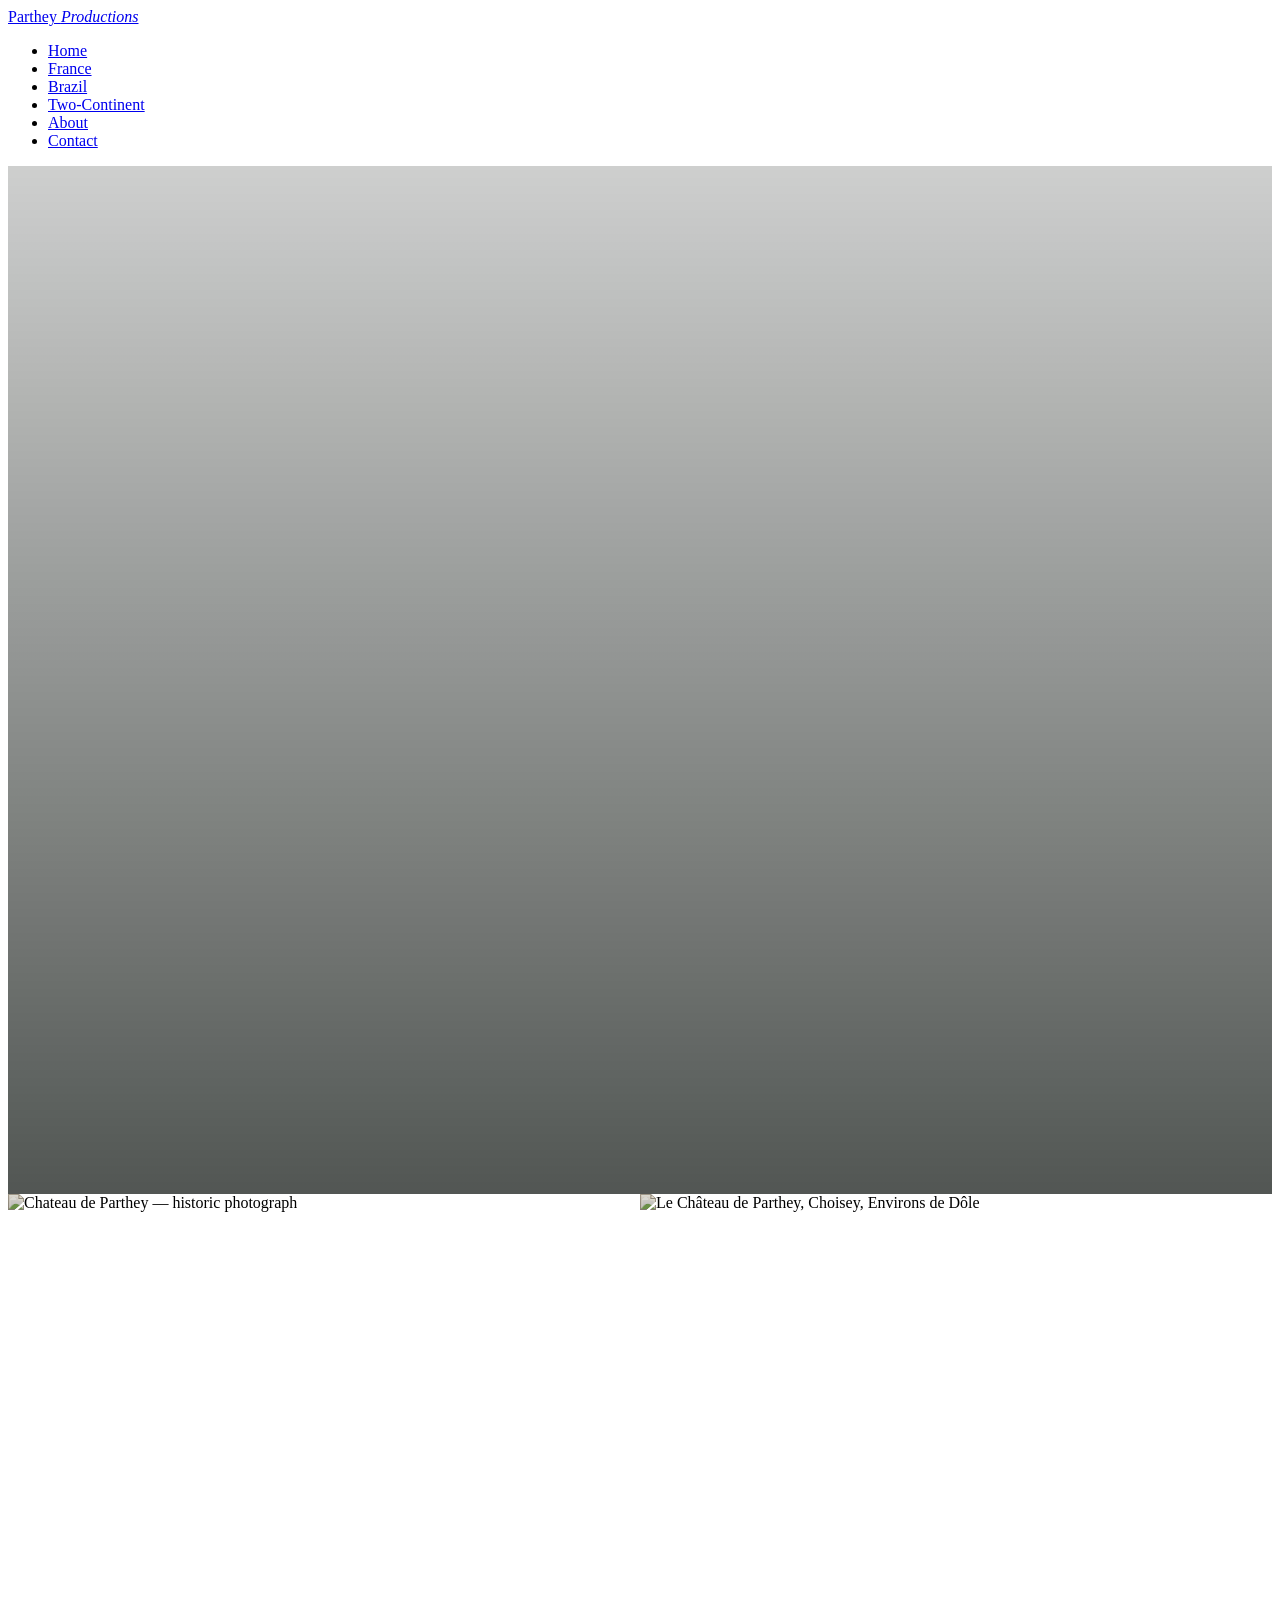
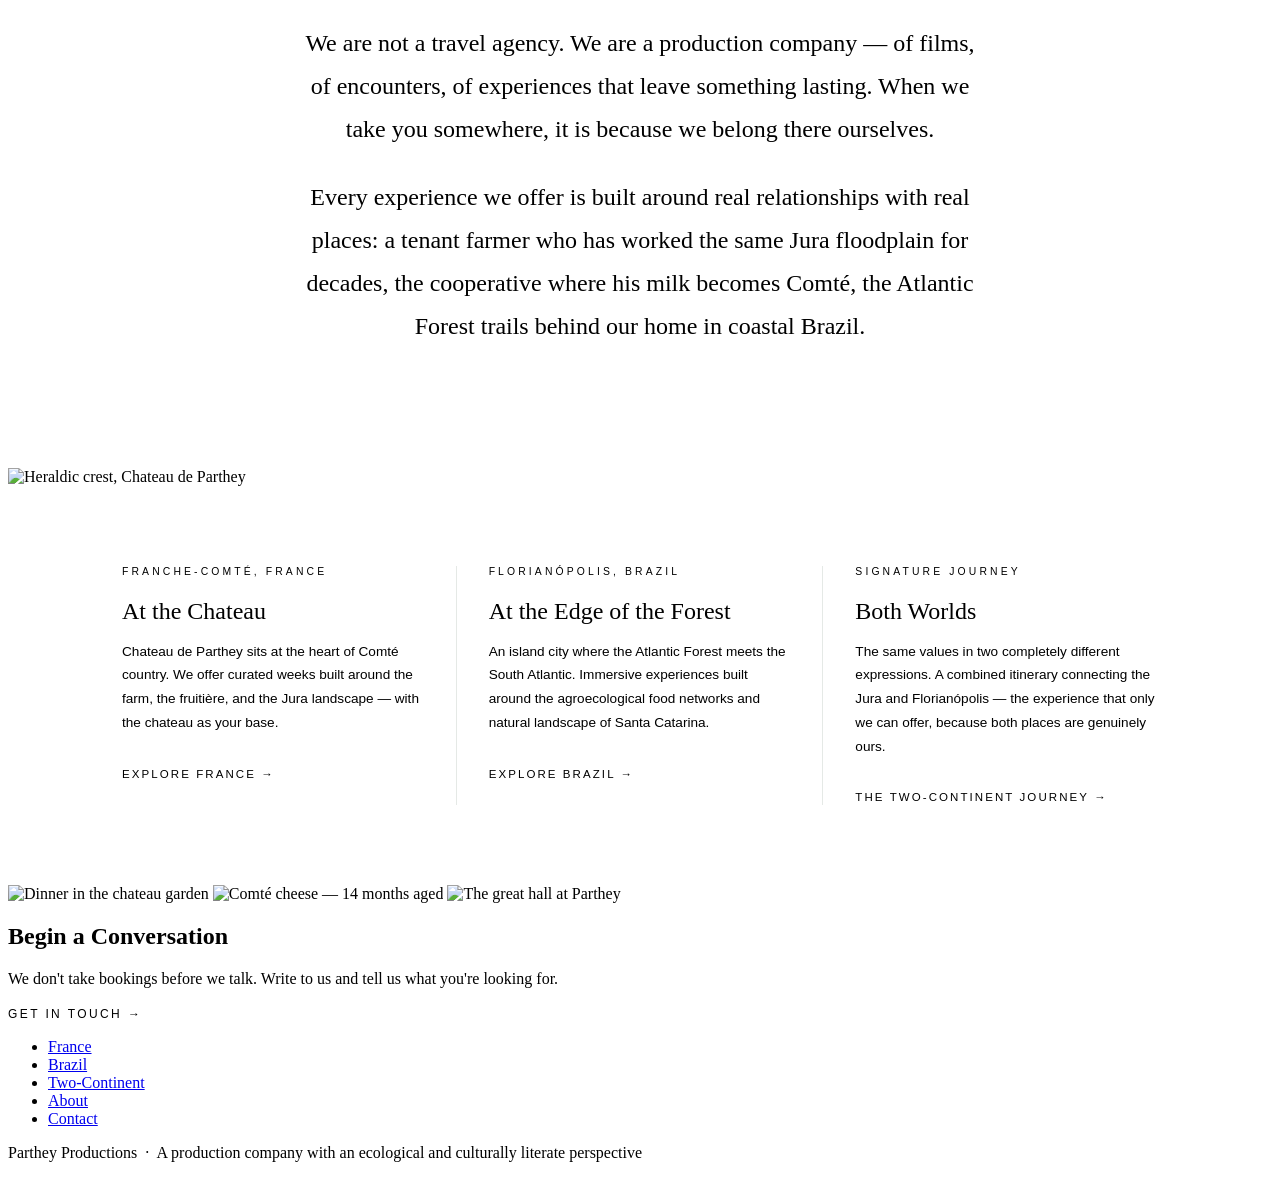
==== commit d2e09616: "Add files via upload" ====
--- a/index.html
+++ b/index.html
@@ -4,922 +4,242 @@
 <meta charset="UTF-8">
 <meta name="viewport" content="width=device-width, initial-scale=1.0">
 <title>Parthey Productions — Curated Experiences</title>
-<link href="https://fonts.googleapis.com/css2?family=Cormorant+Garamond:ital,wght@0,300;0,400;0,600;1,300;1,400&family=Jost:wght@200;300;400&display=swap" rel="stylesheet">
+<link rel="stylesheet" href="css/main.css">
 <style>
-  *, *::before, *::after { box-sizing: border-box; margin: 0; padding: 0; }
-
-  :root {
-    --cream: #F5F0E8;
-    --parchment: #EDE6D6;
-    --forest: #2C4A35;
-    --moss: #4A6741;
-    --sage: #7A9B6E;
-    --light-sage: #C8D9C2;
-    --gold: #B8960C;
-    --warm-gold: #D4A820;
-    --ink: #1A1A14;
-    --mid: #5C5848;
-    --light: #9B9485;
-  }
-
-  html { scroll-behavior: smooth; }
-
-  body {
-    font-family: 'Jost', sans-serif;
-    background-color: var(--cream);
-    color: var(--ink);
-    font-weight: 300;
-    line-height: 1.7;
-  }
-
-  /* HERO */
   .hero {
     min-height: 100vh;
-    background-color: var(--forest);
-    display: flex;
-    flex-direction: column;
-    align-items: center;
-    justify-content: center;
+    position: relative; overflow: hidden;
+    display: flex; flex-direction: column;
+    align-items: center; justify-content: center;
     padding: 4rem 2rem;
-    position: relative;
-    overflow: hidden;
-  }
-
-  .hero::before {
-    content: '';
-    position: absolute;
-    inset: 0;
-    background: 
-      radial-gradient(ellipse 80% 60% at 20% 80%, rgba(74,103,65,0.4) 0%, transparent 60%),
-      radial-gradient(ellipse 60% 80% at 80% 20%, rgba(184,150,12,0.12) 0%, transparent 50%);
-  }
-
-  .hero-ornament {
-    position: absolute;
-    top: 0; left: 0; right: 0; bottom: 0;
-    opacity: 0.04;
-    background-image: repeating-linear-gradient(
-      45deg,
-      transparent,
-      transparent 40px,
-      rgba(255,255,255,0.5) 40px,
-      rgba(255,255,255,0.5) 41px
-    );
-  }
-
-  .hero-content {
-    position: relative;
-    text-align: center;
-    max-width: 700px;
-  }
-
+  }
+  .hero-bg {
+    position: absolute; inset: 0;
+    background-image: url("images/chateau_exterior.jpg");
+    background-size: cover; background-position: center 30%;
+    filter: brightness(0.42);
+  }
+  .hero-bg::after {
+    content: ''; position: absolute; inset: 0;
+    background: linear-gradient(to bottom, rgba(20,35,25,0.2) 0%, rgba(20,35,25,0.7) 100%);
+  }
+  .hero-content { position: relative; text-align: center; max-width: 700px; }
   .hero-eyebrow {
-    font-family: 'Jost', sans-serif;
-    font-weight: 200;
-    font-size: 0.75rem;
-    letter-spacing: 0.35em;
-    text-transform: uppercase;
+    font-family: 'Jost', sans-serif; font-weight: 200; font-size: 0.75rem;
+    letter-spacing: 0.35em; text-transform: uppercase; color: var(--warm-gold);
+    margin-bottom: 2rem; opacity: 0; animation: fadeUp 1s ease 0.3s forwards;
+  }
+  .hero-title {
+    font-family: 'Cormorant Garamond', serif; font-weight: 300;
+    font-size: clamp(3rem, 8vw, 6.5rem); color: var(--cream);
+    line-height: 1.05; letter-spacing: -0.01em; margin-bottom: 1rem;
+    opacity: 0; animation: fadeUp 1s ease 0.5s forwards;
+  }
+  .hero-title em { font-style: italic; color: var(--warm-gold); }
+  .hero-subtitle {
+    font-family: 'Cormorant Garamond', serif; font-weight: 300; font-style: italic;
+    font-size: clamp(1rem, 2.5vw, 1.4rem); color: var(--light-sage);
+    margin-bottom: 3.5rem; opacity: 0; animation: fadeUp 1s ease 0.7s forwards;
+  }
+  .hero-nav {
+    display: flex; flex-wrap: wrap; gap: 1rem; justify-content: center;
+    opacity: 0; animation: fadeUp 1s ease 0.9s forwards;
+  }
+  .hero-nav a {
+    font-family: 'Jost', sans-serif; font-weight: 200; font-size: 0.72rem;
+    letter-spacing: 0.2em; text-transform: uppercase;
+    color: rgba(245,240,232,0.7); text-decoration: none;
+    border: 1px solid rgba(245,240,232,0.2); padding: 0.8rem 1.8rem;
+    transition: all 0.3s ease;
+  }
+  .hero-nav a:hover {
+    background: rgba(212,168,32,0.15); border-color: var(--warm-gold);
     color: var(--warm-gold);
-    margin-bottom: 2rem;
-    opacity: 0;
-    animation: fadeUp 1s ease 0.3s forwards;
-  }
-
-  .hero-title {
+  }
+  .hero-nav a.primary {
+    background: var(--forest); border-color: var(--forest); color: var(--cream);
+  }
+  .hero-nav a.primary:hover {
+    background: var(--moss); border-color: var(--moss);
+  }
+  .hero-locations {
+    position: absolute; bottom: 5rem; left: 50%; transform: translateX(-50%);
+    font-family: 'Jost', sans-serif; font-weight: 200; font-size: 0.72rem;
+    letter-spacing: 0.25em; text-transform: uppercase; color: rgba(245,240,232,0.35);
+    white-space: nowrap;
+    opacity: 0; animation: fadeUp 1s ease 1.1s forwards;
+  }
+  .hero-scroll {
+    position: absolute; bottom: 2rem; left: 50%; transform: translateX(-50%);
+    display: flex; flex-direction: column; align-items: center; gap: 0.4rem;
+    opacity: 0; animation: fadeUp 1s ease 1.4s forwards;
+  }
+  .scroll-line {
+    width: 1px; height: 36px;
+    background: linear-gradient(to bottom, rgba(245,240,232,0.3), transparent);
+    animation: pulse 2s ease-in-out infinite;
+  }
+  @keyframes pulse { 0%,100%{opacity:0.3} 50%{opacity:0.8} }
+
+  /* HISTORY STRIP */
+  .history-strip {
+    background: var(--ink);
+    display: grid; grid-template-columns: 1fr 1fr; height: 340px; overflow: hidden;
+  }
+  .history-img { overflow: hidden; }
+  .history-img img { width: 100%; height: 100%; object-fit: cover; filter: sepia(0.4) brightness(0.85); transition: transform 0.8s ease; }
+  .history-img:hover img { transform: scale(1.03); }
+  @media (max-width: 600px) { .history-strip { grid-template-columns: 1fr; height: auto; } .history-img { height: 220px; } }
+
+  /* THREE COLUMN INTRO */
+  .three-col {
+    display: grid; grid-template-columns: repeat(3, 1fr); gap: 0;
+    max-width: 1100px; margin: 5rem auto; padding: 0 2rem;
+  }
+  @media (max-width: 750px) { .three-col { grid-template-columns: 1fr; gap: 3rem; } }
+  .col-item { padding: 0 2rem; border-right: 1px solid rgba(44,74,53,0.12); }
+  .col-item:last-child { border-right: none; }
+  @media (max-width: 750px) { .col-item { border-right: none; border-bottom: 1px solid rgba(44,74,53,0.12); padding: 0 0 3rem; } .col-item:last-child { border-bottom: none; } }
+  .col-label {
+    font-family: 'Jost', sans-serif; font-weight: 200; font-size: 0.65rem;
+    letter-spacing: 0.3em; text-transform: uppercase; color: var(--gold);
+    display: block; margin-bottom: 1rem;
+  }
+  .col-title {
+    font-family: 'Cormorant Garamond', serif; font-size: 1.5rem; font-weight: 400;
+    color: var(--forest); margin-bottom: 0.75rem; line-height: 1.2;
+  }
+  .col-body {
+    font-family: 'Jost', sans-serif; font-size: 0.85rem; font-weight: 300;
+    color: var(--mid); line-height: 1.75;
+  }
+  .col-link {
+    display: inline-block; margin-top: 1.2rem;
+    font-family: 'Jost', sans-serif; font-weight: 300; font-size: 0.72rem;
+    letter-spacing: 0.18em; text-transform: uppercase;
+    color: var(--forest); text-decoration: none;
+    border-bottom: 1px solid var(--gold); padding-bottom: 2px;
+    transition: color 0.3s;
+  }
+  .col-link:hover { color: var(--gold); }
+
+  /* STATEMENT */
+  .statement {
+    max-width: 680px; margin: 0 auto; padding: 4rem 2rem 6rem; text-align: center;
+  }
+  .statement p {
     font-family: 'Cormorant Garamond', serif;
-    font-weight: 300;
-    font-size: clamp(3rem, 8vw, 6rem);
-    color: var(--cream);
-    line-height: 1.05;
-    letter-spacing: -0.01em;
-    margin-bottom: 1rem;
-    opacity: 0;
-    animation: fadeUp 1s ease 0.5s forwards;
-  }
-
-  .hero-title em {
-    font-style: italic;
-    color: var(--warm-gold);
-  }
-
-  .hero-subtitle {
-    font-family: 'Cormorant Garamond', serif;
-    font-weight: 300;
-    font-style: italic;
-    font-size: clamp(1rem, 2.5vw, 1.4rem);
-    color: var(--light-sage);
-    margin-bottom: 3rem;
-    opacity: 0;
-    animation: fadeUp 1s ease 0.7s forwards;
-  }
-
-  .hero-locations {
-    font-family: 'Jost', sans-serif;
-    font-weight: 200;
-    font-size: 0.8rem;
-    letter-spacing: 0.25em;
-    text-transform: uppercase;
-    color: rgba(245,240,232,0.5);
-    opacity: 0;
-    animation: fadeUp 1s ease 0.9s forwards;
-  }
-
-  .hero-scroll {
-    position: absolute;
-    bottom: 2.5rem;
-    left: 50%;
-    transform: translateX(-50%);
-    display: flex;
-    flex-direction: column;
-    align-items: center;
-    gap: 0.5rem;
-    color: rgba(245,240,232,0.3);
-    font-size: 0.65rem;
-    letter-spacing: 0.2em;
-    text-transform: uppercase;
-    opacity: 0;
-    animation: fadeUp 1s ease 1.4s forwards;
-  }
-
-  .scroll-line {
-    width: 1px;
-    height: 40px;
-    background: linear-gradient(to bottom, rgba(245,240,232,0.3), transparent);
-    animation: scrollLine 2s ease-in-out infinite;
-  }
-
-  @keyframes scrollLine {
-    0%, 100% { opacity: 0.3; transform: scaleY(1); }
-    50% { opacity: 0.8; transform: scaleY(1.2); }
-  }
-
-  /* INTRO */
-  .intro {
-    max-width: 680px;
-    margin: 0 auto;
-    padding: 7rem 2rem 5rem;
-    text-align: center;
-  }
-
-  .intro p {
-    font-family: 'Cormorant Garamond', serif;
-    font-size: clamp(1.1rem, 2vw, 1.35rem);
-    font-weight: 300;
-    color: var(--mid);
-    line-height: 1.8;
-  }
-
-  .intro p + p { margin-top: 1.5rem; }
-
-  .intro-rule {
-    width: 60px;
-    height: 1px;
-    background: var(--gold);
-    margin: 3rem auto;
-  }
-
-  /* SECTION HEADERS */
-  .section-header {
-    text-align: center;
-    padding: 5rem 2rem 3rem;
-  }
-
-  .section-label {
-    font-family: 'Jost', sans-serif;
-    font-weight: 200;
-    font-size: 0.7rem;
-    letter-spacing: 0.35em;
-    text-transform: uppercase;
-    color: var(--gold);
-    display: block;
-    margin-bottom: 1rem;
-  }
-
-  .section-title {
-    font-family: 'Cormorant Garamond', serif;
-    font-weight: 300;
-    font-size: clamp(2rem, 5vw, 3.2rem);
-    color: var(--forest);
-    line-height: 1.15;
-  }
-
-  /* EXPERIENCE CARDS */
-  .experiences {
-    max-width: 1100px;
-    margin: 0 auto;
-    padding: 0 2rem 6rem;
-    display: grid;
-    grid-template-columns: repeat(auto-fit, minmax(320px, 1fr));
-    gap: 2px;
-  }
-
-  .card {
-    background: var(--parchment);
-    padding: 3rem 2.5rem;
-    position: relative;
-    overflow: hidden;
-    transition: transform 0.4s ease;
-    cursor: default;
-  }
-
-  .card::before {
-    content: '';
-    position: absolute;
-    top: 0; left: 0; right: 0;
-    height: 3px;
-    background: linear-gradient(90deg, var(--forest), var(--gold));
-    transform: scaleX(0);
-    transform-origin: left;
-    transition: transform 0.4s ease;
-  }
-
-  .card:hover { transform: translateY(-4px); }
-  .card:hover::before { transform: scaleX(1); }
-
-  .card.featured {
-    background: var(--forest);
-    grid-column: span 1;
-  }
-
-  .card-number {
-    font-family: 'Cormorant Garamond', serif;
-    font-size: 4rem;
-    font-weight: 300;
-    color: rgba(44,74,53,0.12);
-    position: absolute;
-    top: 1rem;
-    right: 1.5rem;
-    line-height: 1;
-  }
-
-  .card.featured .card-number { color: rgba(245,240,232,0.08); }
-
-  .card-tag {
-    font-family: 'Jost', sans-serif;
-    font-weight: 200;
-    font-size: 0.65rem;
-    letter-spacing: 0.3em;
-    text-transform: uppercase;
-    color: var(--gold);
-    display: block;
-    margin-bottom: 1rem;
-  }
-
-  .card.featured .card-tag { color: var(--warm-gold); }
-
-  .card-title {
-    font-family: 'Cormorant Garamond', serif;
-    font-size: 1.7rem;
-    font-weight: 400;
-    color: var(--forest);
-    line-height: 1.2;
-    margin-bottom: 0.5rem;
-  }
-
-  .card.featured .card-title { color: var(--cream); }
-
-  .card-location {
-    font-family: 'Jost', sans-serif;
-    font-weight: 200;
-    font-size: 0.75rem;
-    letter-spacing: 0.15em;
-    color: var(--light);
-    margin-bottom: 1.5rem;
-    text-transform: uppercase;
-  }
-
-  .card.featured .card-location { color: var(--light-sage); opacity: 0.7; }
-
-  .card-desc {
-    font-family: 'Cormorant Garamond', serif;
-    font-size: 1.05rem;
-    font-weight: 300;
-    font-style: italic;
-    color: var(--mid);
-    line-height: 1.7;
-    margin-bottom: 2rem;
-  }
-
-  .card.featured .card-desc { color: var(--light-sage); }
-
-  .card-includes {
-    list-style: none;
-    margin-bottom: 2rem;
-  }
-
-  .card-includes li {
-    font-family: 'Jost', sans-serif;
-    font-size: 0.82rem;
-    font-weight: 300;
-    color: var(--mid);
-    padding: 0.4rem 0;
-    border-bottom: 1px solid rgba(44,74,53,0.1);
-    display: flex;
-    align-items: baseline;
-    gap: 0.75rem;
-  }
-
-  .card.featured .card-includes li {
-    color: var(--light-sage);
-    border-bottom-color: rgba(245,240,232,0.1);
-  }
-
-  .card-includes li::before {
-    content: '—';
-    color: var(--gold);
-    font-size: 0.7rem;
-    flex-shrink: 0;
-  }
-
-  .card.featured .card-includes li::before { color: var(--warm-gold); }
-
-  .card-pricing {
-    display: flex;
-    align-items: flex-end;
-    justify-content: space-between;
-    padding-top: 1.5rem;
-    border-top: 1px solid rgba(44,74,53,0.15);
-  }
-
-  .card.featured .card-pricing { border-top-color: rgba(245,240,232,0.15); }
-
-  .price-main {
-    font-family: 'Cormorant Garamond', serif;
-    font-size: 2.2rem;
-    font-weight: 300;
-    color: var(--forest);
-    line-height: 1;
-  }
-
-  .card.featured .price-main { color: var(--warm-gold); }
-
-  .price-detail {
-    font-family: 'Jost', sans-serif;
-    font-size: 0.7rem;
-    font-weight: 200;
-    color: var(--light);
-    letter-spacing: 0.1em;
-    text-align: right;
-    line-height: 1.6;
-  }
-
-  .card.featured .price-detail { color: rgba(200,217,194,0.6); }
-
-  /* ITINERARY SECTION */
-  .itinerary-section {
-    background: var(--forest);
-    padding: 6rem 2rem;
-  }
-
-  .itinerary-inner {
-    max-width: 900px;
-    margin: 0 auto;
-  }
-
-  .itinerary-header {
-    text-align: center;
-    margin-bottom: 4rem;
-  }
-
-  .itinerary-header .section-label { color: var(--warm-gold); }
-
-  .itinerary-header .section-title { color: var(--cream); }
-
-  .itinerary-days {
-    display: flex;
-    flex-direction: column;
-    gap: 0;
-  }
-
-  .day {
-    display: grid;
-    grid-template-columns: 80px 1fr;
-    gap: 0 2rem;
-    position: relative;
-  }
-
-  .day::after {
-    content: '';
-    position: absolute;
-    left: 39px;
-    top: 2.5rem;
-    bottom: -1px;
-    width: 1px;
-    background: rgba(200,217,194,0.2);
-  }
-
-  .day:last-child::after { display: none; }
-
-  .day-marker {
-    display: flex;
-    flex-direction: column;
-    align-items: center;
-    padding-top: 1.5rem;
-  }
-
-  .day-dot {
-    width: 10px;
-    height: 10px;
-    border-radius: 50%;
-    background: var(--warm-gold);
-    border: 2px solid var(--forest);
-    box-shadow: 0 0 0 1px var(--warm-gold);
-    position: relative;
-    z-index: 1;
-    flex-shrink: 0;
-  }
-
-  .day-label {
-    font-family: 'Jost', sans-serif;
-    font-size: 0.6rem;
-    font-weight: 200;
-    letter-spacing: 0.15em;
-    text-transform: uppercase;
-    color: rgba(200,217,194,0.4);
-    margin-top: 0.5rem;
-    text-align: center;
-  }
-
-  .day-content {
-    padding: 1.5rem 0 2.5rem;
-    border-bottom: 1px solid rgba(200,217,194,0.08);
-  }
-
-  .day:last-child .day-content { border-bottom: none; }
-
-  .day-title {
-    font-family: 'Cormorant Garamond', serif;
-    font-size: 1.25rem;
-    font-weight: 400;
-    color: var(--cream);
-    margin-bottom: 0.4rem;
-  }
-
-  .day-desc {
-    font-family: 'Jost', sans-serif;
-    font-size: 0.82rem;
-    font-weight: 300;
-    color: rgba(200,217,194,0.6);
-    line-height: 1.7;
-  }
-
-  /* BRIDGE EXPERIENCE */
-  .bridge-section {
-    background: var(--parchment);
-    padding: 6rem 2rem;
-  }
-
-  .bridge-inner {
-    max-width: 900px;
-    margin: 0 auto;
-    display: grid;
-    grid-template-columns: 1fr 1fr;
-    gap: 4rem;
-    align-items: center;
-  }
-
-  @media (max-width: 680px) {
-    .bridge-inner { grid-template-columns: 1fr; gap: 2rem; }
-  }
-
-  .bridge-text .section-label { text-align: left; }
-  .bridge-text .section-title { text-align: left; font-size: clamp(1.8rem, 4vw, 2.8rem); }
-
-  .bridge-body {
-    font-family: 'Cormorant Garamond', serif;
-    font-size: 1.05rem;
-    font-weight: 300;
-    color: var(--mid);
-    line-height: 1.8;
-    margin-top: 1.5rem;
-  }
-
-  .bridge-card {
-    background: var(--cream);
-    border: 1px solid rgba(44,74,53,0.12);
-    padding: 2.5rem;
-  }
-
-  .bridge-price-block {
-    margin-bottom: 2rem;
-  }
-
-  .bridge-price-label {
-    font-family: 'Jost', sans-serif;
-    font-size: 0.65rem;
-    letter-spacing: 0.3em;
-    text-transform: uppercase;
-    color: var(--light);
-    display: block;
-    margin-bottom: 0.5rem;
-  }
-
-  .bridge-price {
-    font-family: 'Cormorant Garamond', serif;
-    font-size: 2.8rem;
-    font-weight: 300;
-    color: var(--forest);
-    line-height: 1;
-  }
-
-  .bridge-price-sub {
-    font-family: 'Jost', sans-serif;
-    font-size: 0.75rem;
-    font-weight: 200;
-    color: var(--light);
-    margin-top: 0.25rem;
-  }
-
-  .bridge-includes {
-    list-style: none;
-    margin-top: 1.5rem;
-    padding-top: 1.5rem;
-    border-top: 1px solid rgba(44,74,53,0.1);
-  }
-
-  .bridge-includes li {
-    font-family: 'Jost', sans-serif;
-    font-size: 0.8rem;
-    font-weight: 300;
-    color: var(--mid);
-    padding: 0.35rem 0;
-    display: flex;
-    gap: 0.75rem;
-    align-items: baseline;
-  }
-
-  .bridge-includes li::before {
-    content: '→';
-    color: var(--gold);
-    font-size: 0.7rem;
-    flex-shrink: 0;
-  }
-
-  /* CLOSING */
-  .closing {
-    background: var(--cream);
-    padding: 6rem 2rem;
-    text-align: center;
-  }
-
-  .closing-inner { max-width: 600px; margin: 0 auto; }
-
-  .closing-title {
-    font-family: 'Cormorant Garamond', serif;
-    font-size: clamp(1.8rem, 4vw, 2.8rem);
-    font-weight: 300;
-    color: var(--forest);
-    margin-bottom: 1.5rem;
-  }
-
-  .closing-body {
-    font-family: 'Cormorant Garamond', serif;
-    font-size: 1.1rem;
-    font-weight: 300;
-    font-style: italic;
-    color: var(--mid);
-    line-height: 1.8;
-    margin-bottom: 3rem;
-  }
-
-  .contact-block {
-    display: inline-flex;
-    flex-direction: column;
-    align-items: center;
-    gap: 0.4rem;
-  }
-
-  .contact-name {
-    font-family: 'Jost', sans-serif;
-    font-weight: 400;
-    font-size: 0.9rem;
-    color: var(--forest);
-    letter-spacing: 0.1em;
-  }
-
-  .contact-detail {
-    font-family: 'Jost', sans-serif;
-    font-weight: 200;
-    font-size: 0.8rem;
-    color: var(--light);
-    letter-spacing: 0.05em;
-  }
-
-  .contact-rule {
-    width: 30px;
-    height: 1px;
-    background: var(--gold);
-    margin: 0.8rem auto;
-  }
-
-  /* FOOTER */
-  footer {
-    background: var(--ink);
-    padding: 2rem;
-    text-align: center;
-  }
-
-  footer p {
-    font-family: 'Jost', sans-serif;
-    font-weight: 200;
-    font-size: 0.7rem;
-    letter-spacing: 0.2em;
-    text-transform: uppercase;
-    color: rgba(245,240,232,0.25);
-  }
-
-  /* ANIMATIONS */
-  @keyframes fadeUp {
-    from { opacity: 0; transform: translateY(20px); }
-    to { opacity: 1; transform: translateY(0); }
-  }
-
-  .reveal {
-    opacity: 0;
-    transform: translateY(24px);
-    transition: opacity 0.7s ease, transform 0.7s ease;
-  }
-
-  .reveal.visible {
-    opacity: 1;
-    transform: translateY(0);
-  }
+    font-size: clamp(1.15rem, 2.5vw, 1.5rem); font-weight: 300;
+    color: var(--mid); line-height: 1.8;
+  }
+  .statement p + p { margin-top: 1.5rem; }
 </style>
 </head>
 <body>
 
+<nav>
+  <a href="index.html" class="nav-logo">Parthey <em>Productions</em></a>
+  <ul class="nav-links" id="navLinks">
+    <li><a href="index.html" class="active">Home</a></li>
+    <li><a href="pages/france.html">France</a></li>
+    <li><a href="pages/brazil.html">Brazil</a></li>
+    <li><a href="pages/journey.html">Two-Continent</a></li>
+    <li><a href="pages/about.html">About</a></li>
+    <li><a href="pages/contact.html">Contact</a></li>
+  </ul>
+  <div class="nav-hamburger" onclick="document.getElementById('navLinks').classList.toggle('open')">
+    <span></span><span></span><span></span>
+  </div>
+</nav>
+
 <section class="hero">
-  <div class="hero-ornament"></div>
+  <div class="hero-bg"></div>
   <div class="hero-content">
     <p class="hero-eyebrow">Parthey Productions</p>
     <h1 class="hero-title">Curated<br><em>Experiences</em></h1>
     <p class="hero-subtitle">Landscapes, food, farming, and the people who tend them</p>
-    <p class="hero-locations">Franche-Comté &nbsp;·&nbsp; Florianópolis &nbsp;·&nbsp; New York</p>
-  </div>
-  <div class="hero-scroll">
-    <div class="scroll-line"></div>
-    <span>Explore</span>
-  </div>
+    <div class="hero-nav">
+      <a href="pages/france.html" class="primary">France — Franche-Comté</a>
+      <a href="pages/brazil.html">Brazil — Florianópolis</a>
+      <a href="pages/journey.html">The Two-Continent Journey</a>
+    </div>
+  </div>
+  <p class="hero-locations">Franche-Comté &nbsp;·&nbsp; Florianópolis &nbsp;·&nbsp; New York</p>
+  <div class="hero-scroll"><div class="scroll-line"></div></div>
 </section>
 
-<section class="intro">
+<!-- HISTORIC POSTCARDS -->
+<div class="history-strip">
+  <div class="history-img"><img src="images/postcard2.jpg" alt="Chateau de Parthey — historic photograph"></div>
+  <div class="history-img"><img src="images/postcard1.jpg" alt="Le Château de Parthey, Choisey, Environs de Dôle"></div>
+</div>
+
+<!-- STATEMENT -->
+<section class="statement reveal">
   <p>We are not a travel agency. We are a production company — of films, of encounters, of experiences that leave something lasting. When we take you somewhere, it is because we belong there ourselves.</p>
-  <div class="intro-rule"></div>
-  <p>Every experience we offer is built around real relationships with real places: a tenant farmer who has worked the same Jura floodplain for decades, the cooperative where his milk becomes Comté, the Atlantic Forest trails behind our home in coastal Brazil. You will not be shown a version of these things. You will meet them.</p>
+  <div class="divider"></div>
+  <p>Every experience we offer is built around real relationships with real places: a tenant farmer who has worked the same Jura floodplain for decades, the cooperative where his milk becomes Comté, the Atlantic Forest trails behind our home in coastal Brazil.</p>
 </section>
 
-<!-- FRANCE EXPERIENCES -->
-<div class="section-header reveal">
-  <span class="section-label">Franche-Comté, France</span>
-  <h2 class="section-title">At the Chateau</h2>
-</div>
-
-<div class="experiences">
-
-  <div class="card featured reveal">
-    <span class="card-number">01</span>
-    <span class="card-tag">Signature Week</span>
-    <h3 class="card-title">The Comté Immersion</h3>
-    <p class="card-location">Chateau de Parthey · Choisey, Jura</p>
-    <p class="card-desc">A week inside one of the world's last intact artisanal food systems — from the farm that produces the milk to the cave where the cheese ages, in the company of the people who made it what it is.</p>
-    <ul class="card-includes">
-      <li>Private access to Claude's working farm and floodplain fields</li>
-      <li>Morning at the fruitière — milk intake and cheese production</li>
-      <li>Affineur's cave visit and guided Comté tasting</li>
-      <li>Côtes du Jura wine domaine visit</li>
-      <li>All meals prepared with local and farm produce</li>
-      <li>7 nights at Chateau de Parthey (6–9 guests)</li>
-    </ul>
-    <div class="card-pricing">
-      <div class="price-main">€18,000</div>
-      <div class="price-detail">per group (6–9 guests)<br>from €2,000 per person</div>
-    </div>
-  </div>
-
-  <div class="card reveal">
-    <span class="card-number">02</span>
-    <span class="card-tag">Cultural Week</span>
-    <h3 class="card-title">Jura Landscape & Culture</h3>
-    <p class="card-location">Chateau de Parthey · Choisey, Jura</p>
-    <p class="card-desc">The Jura on foot and at table — its peculiar wines, its ancient salt works, its medieval towns, and the agricultural landscape that has resisted homogenisation against considerable odds.</p>
-    <ul class="card-includes">
-      <li>Guided walking in the Jura plateau and reculées</li>
-      <li>Salins-les-Bains salt museum and historic town</li>
-      <li>Arbois — Pasteur's house, local wine producers</li>
-      <li>Regional market visits and cooking with seasonal produce</li>
-      <li>Optional day in Geneva or Besançon</li>
-      <li>7 nights at Chateau de Parthey (6–9 guests)</li>
-    </ul>
-    <div class="card-pricing">
-      <div class="price-main">€16,000</div>
-      <div class="price-detail">per group (6–9 guests)<br>from €1,780 per person</div>
-    </div>
-  </div>
-
-  <div class="card reveal">
-    <span class="card-number">03</span>
-    <span class="card-tag">Private Retreat</span>
-    <h3 class="card-title">The Chateau, Unguided</h3>
-    <p class="card-location">Chateau de Parthey · Choisey, Jura</p>
-    <p class="card-desc">The house, the garden, the quiet. For groups who know what they want and need only the right setting in which to find it. Recommendations and introductions provided on request.</p>
-    <ul class="card-includes">
-      <li>Exclusive use of Chateau de Parthey</li>
-      <li>Welcome provisions and local pantry stocked on arrival</li>
-      <li>Curated reading and local guide materials</li>
-      <li>Access to our network on request — farm, cheese, wine</li>
-      <li>7 nights (6–9 guests)</li>
-    </ul>
-    <div class="card-pricing">
-      <div class="price-main">€7,000</div>
-      <div class="price-detail">per group (6–9 guests)<br>from €780 per person</div>
-    </div>
-  </div>
-
-  <div class="card reveal">
-    <span class="card-number">04</span>
-    <span class="card-tag">Residency</span>
-    <h3 class="card-title">Artist & Researcher Residency</h3>
-    <p class="card-location">Chateau de Parthey · Choisey, Jura</p>
-    <p class="card-desc">Two weeks for artists, writers, filmmakers, or researchers working on themes of land, ecology, food, or culture. Access to the farming landscape and our networks. Space to work.</p>
-    <ul class="card-includes">
-      <li>14 nights accommodation (2–4 residents)</li>
-      <li>Studio and working space</li>
-      <li>Introduction to farm, cooperative, and regional networks</li>
-      <li>Optional participation in programming or documentation projects</li>
-      <li>Structured as cultural exchange — open to collaboration</li>
-    </ul>
-    <div class="card-pricing">
-      <div class="price-main">€6,000</div>
-      <div class="price-detail">per residency (2–4 people)<br>from €1,500 per person</div>
-    </div>
-  </div>
-
-</div>
-
-<!-- COMTÉ ITINERARY -->
-<section class="itinerary-section">
-  <div class="itinerary-inner">
-    <div class="itinerary-header reveal">
-      <span class="section-label">Day by Day</span>
-      <h2 class="section-title" style="color: var(--cream);">The Comté Week in Detail</h2>
-    </div>
-    <div class="itinerary-days">
-      <div class="day reveal">
-        <div class="day-marker"><div class="day-dot"></div><span class="day-label">Arrive</span></div>
-        <div class="day-content">
-          <h3 class="day-title">Arrival at the Chateau</h3>
-          <p class="day-desc">Settle in. Welcome dinner prepared with Claude's vegetables and cheese from the fruitière. First glass of Jura Chardonnay. The week begins slowly, as it should.</p>
-        </div>
-      </div>
-      <div class="day reveal">
-        <div class="day-marker"><div class="day-dot"></div><span class="day-label">Day 2</span></div>
-        <div class="day-content">
-          <h3 class="day-title">A Morning with Claude</h3>
-          <p class="day-desc">Private access to the working farm. Walk the herd, see the floodplain field that Claude refused to sell when the industrial operations bought up the plain around it. Understand what it means to hold on.</p>
-        </div>
-      </div>
-      <div class="day reveal">
-        <div class="day-marker"><div class="day-dot"></div><span class="day-label">Day 3</span></div>
-        <div class="day-content">
-          <h3 class="day-title">The Fruitière</h3>
-          <p class="day-desc">Early morning at the cooperative where Claude's milk arrives with that of the other small farms. Watch the transformation begin. Meet the people who have kept this ancient pooling system alive against every economic incentive to abandon it.</p>
-        </div>
-      </div>
-      <div class="day reveal">
-        <div class="day-marker"><div class="day-dot"></div><span class="day-label">Day 4</span></div>
-        <div class="day-content">
-          <h3 class="day-title">Jura Wine Country</h3>
-          <p class="day-desc">The Côtes du Jura — Chardonnay, Savagnin, Poulsard, Trousseau — at a small domaine that works the way the Jura always has. Lunch with wine, the slow kind.</p>
-        </div>
-      </div>
-      <div class="day reveal">
-        <div class="day-marker"><div class="day-dot"></div><span class="day-label">Day 5</span></div>
-        <div class="day-content">
-          <h3 class="day-title">The Affineur's Cave</h3>
-          <p class="day-desc">Into the cave where the wheels age — some for four months, some for two years. Tasting across the spectrum. The cheese you had on arrival now makes complete sense.</p>
-        </div>
-      </div>
-      <div class="day reveal">
-        <div class="day-marker"><div class="day-dot"></div><span class="day-label">Day 6</span></div>
-        <div class="day-content">
-          <h3 class="day-title">Free Day</h3>
-          <p class="day-desc">Dole, Arbois, Salins-les-Bains, the Lac de Chalain — or nothing at all. The garden, a book, the last of the afternoon wine.</p>
-        </div>
-      </div>
-      <div class="day reveal">
-        <div class="day-marker"><div class="day-dot"></div><span class="day-label">Depart</span></div>
-        <div class="day-content">
-          <h3 class="day-title">Farewell Breakfast</h3>
-          <p class="day-desc">One last morning. What you take with you is yours to keep.</p>
-        </div>
-      </div>
-    </div>
-  </div>
-</section>
-
-<!-- BRAZIL -->
-<div class="section-header reveal">
-  <span class="section-label">Florianópolis, Brazil</span>
-  <h2 class="section-title">At the Edge of the Atlantic Forest</h2>
-</div>
-
-<div class="experiences">
-  <div class="card reveal">
-    <span class="card-number">05</span>
-    <span class="card-tag">Immersion</span>
-    <h3 class="card-title">Florianópolis Agroecological</h3>
-    <p class="card-location">Florianópolis, Santa Catarina</p>
-    <p class="card-desc">Brazil without the standard itinerary. An island city where the Atlantic Forest meets the South Atlantic, and where a sophisticated network of small farmers is quietly building one of the world's most interesting food cultures.</p>
-    <ul class="card-includes">
-      <li>Stay in our home — a room, a kitchen, a genuine welcome</li>
-      <li>Feira circuit with the farmers who grow what you eat</li>
-      <li>Visit to Rede Ecovida partner farm in the Santa Catarina interior</li>
-      <li>Atlantic Forest guided walk with local naturalist</li>
-      <li>Introduction to Floripa's cultural and creative community</li>
-    </ul>
-    <div class="card-pricing">
-      <div class="price-main">€2,000</div>
-      <div class="price-detail">per person / per couple<br>7 nights · bespoke itinerary</div>
-    </div>
-  </div>
-
-  <div class="card reveal">
-    <span class="card-number">06</span>
-    <span class="card-tag">Workshop</span>
-    <h3 class="card-title">Documentary Immersion</h3>
-    <p class="card-location">Florianópolis & surrounds</p>
-    <p class="card-desc">A working week for filmmakers, photographers, or journalists wanting to document the agroecological food movement in southern Brazil. Guided by two documentary filmmakers with deep roots in the region and its communities.</p>
-    <ul class="card-includes">
-      <li>Daily filming in farm, market, and forest environments</li>
-      <li>Access to our network of farmers, researchers, and activists</li>
-      <li>Evening workshop sessions on documentary craft and ethics</li>
-      <li>Assistance with Portuguese and cultural translation</li>
-      <li>Post-week editorial feedback on your footage</li>
-    </ul>
-    <div class="card-pricing">
-      <div class="price-main">€3,000</div>
-      <div class="price-detail">per participant<br>7 nights · max 4 participants</div>
-    </div>
-  </div>
-</div>
-
-<!-- BRIDGE EXPERIENCE -->
-<section class="bridge-section">
-  <div class="bridge-inner">
-    <div class="bridge-text reveal">
-      <span class="section-label">Our Signature Offering</span>
-      <h2 class="section-title">The Two-Continent Journey</h2>
-      <p class="bridge-body">For those who want both worlds — the ancient agricultural landscape of the Jura and the living ecological frontier of coastal Brazil — we offer a combined itinerary connecting Chateau de Parthey and Florianópolis. The same values in two completely different expressions. The same conversation, carried across an ocean.</p>
-      <p class="bridge-body" style="margin-top:1rem;">This is the experience that only we can offer, because both places are genuinely ours.</p>
-    </div>
-    <div class="bridge-card reveal">
-      <div class="bridge-price-block">
-        <span class="bridge-price-label">Combined Journey</span>
-        <div class="bridge-price">POA</div>
-        <p class="bridge-price-sub">Bespoke pricing · typically 3–4 weeks · 2–6 travellers</p>
-      </div>
-      <ul class="bridge-includes">
-        <li>7 nights at Chateau de Parthey with full Comté programming</li>
-        <li>7–10 nights in Florianópolis with agroecological immersion</li>
-        <li>Both founders present throughout</li>
-        <li>All logistics, introductions, and translation included</li>
-        <li>Optional documentary component — take your own film home</li>
-        <li>Fully bespoke — built around who you are and what you're looking for</li>
-      </ul>
-    </div>
-  </div>
-</section>
-
-<!-- CLOSING -->
-<section class="closing">
+<!-- CREST -->
+<div class="crest-medallion reveal">
+  <img src="images/crest.jpg" alt="Heraldic crest, Chateau de Parthey">
+</div>
+
+<!-- THREE COLUMNS -->
+<div class="three-col">
+  <div class="col-item reveal">
+    <span class="col-label">Franche-Comté, France</span>
+    <h2 class="col-title">At the Chateau</h2>
+    <p class="col-body">Chateau de Parthey sits at the heart of Comté country. We offer curated weeks built around the farm, the fruitière, and the Jura landscape — with the chateau as your base.</p>
+    <a href="pages/france.html" class="col-link">Explore France →</a>
+  </div>
+  <div class="col-item reveal">
+    <span class="col-label">Florianópolis, Brazil</span>
+    <h2 class="col-title">At the Edge of the Forest</h2>
+    <p class="col-body">An island city where the Atlantic Forest meets the South Atlantic. Immersive experiences built around the agroecological food networks and natural landscape of Santa Catarina.</p>
+    <a href="pages/brazil.html" class="col-link">Explore Brazil →</a>
+  </div>
+  <div class="col-item reveal">
+    <span class="col-label">Signature Journey</span>
+    <h2 class="col-title">Both Worlds</h2>
+    <p class="col-body">The same values in two completely different expressions. A combined itinerary connecting the Jura and Florianópolis — the experience that only we can offer, because both places are genuinely ours.</p>
+    <a href="pages/journey.html" class="col-link">The Two-Continent Journey →</a>
+  </div>
+</div>
+
+<!-- PHOTO STRIP -->
+<div class="photo-strip three reveal">
+  <img src="images/table_outside.jpg" alt="Dinner in the chateau garden">
+  <img src="images/comte.jpg" alt="Comté cheese — 14 months aged">
+  <img src="images/great_hall.jpg" alt="The great hall at Parthey">
+</div>
+
+<section class="closing-section">
   <div class="closing-inner reveal">
     <h2 class="closing-title">Begin a Conversation</h2>
-    <p class="closing-body">Every experience we offer is built around relationship — with place, with the people in it, and with you. We don't take bookings before we talk. Write to us and tell us what you're looking for.</p>
-    <div class="contact-block">
-      <span class="contact-name">Louis Abelman & Sarah Pusch Nogueira</span>
-      <div class="contact-rule"></div>
-      <span class="contact-detail">Parthey Productions</span>
-      <span class="contact-detail">Florianópolis · Choisey · New York</span>
-    </div>
+    <p class="closing-body">We don't take bookings before we talk. Write to us and tell us what you're looking for.</p>
+    <a href="pages/contact.html" style="font-family:'Jost',sans-serif;font-weight:300;font-size:0.75rem;letter-spacing:0.2em;text-transform:uppercase;color:var(--forest);text-decoration:none;border-bottom:1px solid var(--gold);padding-bottom:2px;">Get in Touch →</a>
   </div>
 </section>
 
 <footer>
+  <ul class="footer-links">
+    <li><a href="pages/france.html">France</a></li>
+    <li><a href="pages/brazil.html">Brazil</a></li>
+    <li><a href="pages/journey.html">Two-Continent</a></li>
+    <li><a href="pages/about.html">About</a></li>
+    <li><a href="pages/contact.html">Contact</a></li>
+  </ul>
   <p>Parthey Productions &nbsp;·&nbsp; A production company with an ecological and culturally literate perspective</p>
 </footer>
 
 <script>
   const reveals = document.querySelectorAll('.reveal');
-  const observer = new IntersectionObserver((entries) => {
-    entries.forEach((entry, i) => {
-      if (entry.isIntersecting) {
-        setTimeout(() => entry.target.classList.add('visible'), i * 80);
-        observer.unobserve(entry.target);
-      }
-    });
-  }, { threshold: 0.1, rootMargin: '0px 0px -40px 0px' });
-  reveals.forEach(el => observer.observe(el));
+  const obs = new IntersectionObserver(entries => {
+    entries.forEach((e,i) => { if(e.isIntersecting){ setTimeout(()=>e.target.classList.add('visible'),i*80); obs.unobserve(e.target); } });
+  }, {threshold:0.1, rootMargin:'0px 0px -40px 0px'});
+  reveals.forEach(el=>obs.observe(el));
 </script>
-
 </body>
 </html>
